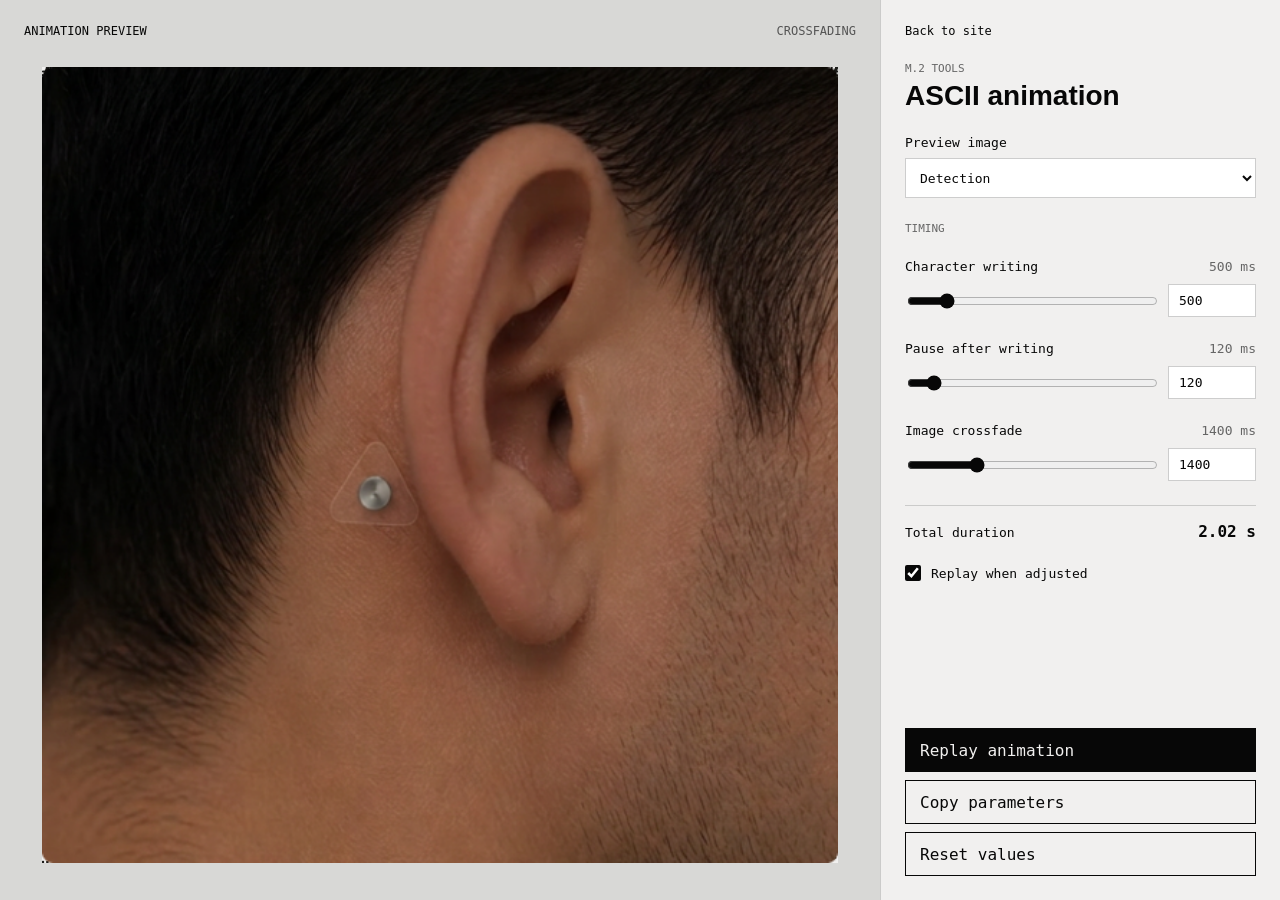
==== animation-tuner.html @ 5496ac29 "Add ASCII animation timing tuner" ====
<!doctype html>
<html lang="en">
  <head>
    <meta charset="utf-8" />
    <meta name="viewport" content="width=device-width, initial-scale=1" />
    <title>m.2 ASCII Animation Tuner</title>
    <meta name="description" content="Tune the m.2 ASCII-to-image animation timing." />
    <link rel="stylesheet" href="styles.css" />
    <script src="animation-tuner.js" defer></script>
  </head>
  <body class="animation-tuner-page">
    <main class="animation-tuner">
      <section class="animation-tuner__preview" aria-label="Animation preview">
        <div class="animation-tuner__preview-bar">
          <span>Animation preview</span>
          <span id="animation-status" aria-live="polite">Ready</span>
        </div>

        <figure id="animation-stage" class="animation-tuner__stage">
          <img id="animation-ascii" src="assets/home-process-detection-ascii-figma.svg" alt="" aria-hidden="true" />
          <img id="animation-photo" src="assets/home-process-detection-color.png" alt="m.2 sensor worn behind an ear." />
        </figure>
      </section>

      <aside class="animation-tuner__controls" aria-label="Animation controls">
        <a class="animation-tuner__back" href="index.html">Back to site</a>
        <header>
          <p>m.2 tools</p>
          <h1>ASCII animation</h1>
        </header>

        <label class="animation-tuner__field">
          <span>Preview image</span>
          <select id="animation-scene">
            <option value="detection">Detection</option>
            <option value="encoding">Encoding</option>
            <option value="capture">Capture</option>
          </select>
        </label>

        <section class="animation-tuner__group" aria-labelledby="timing-title">
          <h2 id="timing-title">Timing</h2>

          <div class="animation-tuner__range" data-control="write">
            <div>
              <label for="write-duration">Character writing</label>
              <output for="write-duration">500 ms</output>
            </div>
            <input id="write-duration" type="range" min="100" max="3000" step="50" value="500" />
            <input id="write-duration-number" type="number" min="100" max="3000" step="50" value="500" aria-label="Character writing duration in milliseconds" />
          </div>

          <div class="animation-tuner__range" data-control="pause">
            <div>
              <label for="pause-duration">Pause after writing</label>
              <output for="pause-duration">120 ms</output>
            </div>
            <input id="pause-duration" type="range" min="0" max="1500" step="20" value="120" />
            <input id="pause-duration-number" type="number" min="0" max="1500" step="20" value="120" aria-label="Pause duration in milliseconds" />
          </div>

          <div class="animation-tuner__range" data-control="fade">
            <div>
              <label for="fade-duration">Image crossfade</label>
              <output for="fade-duration">1400 ms</output>
            </div>
            <input id="fade-duration" type="range" min="100" max="5000" step="50" value="1400" />
            <input id="fade-duration-number" type="number" min="100" max="5000" step="50" value="1400" aria-label="Image crossfade duration in milliseconds" />
          </div>
        </section>

        <div class="animation-tuner__summary">
          <span>Total duration</span>
          <strong id="animation-total">2.02 s</strong>
        </div>

        <label class="animation-tuner__toggle">
          <input id="animation-auto-replay" type="checkbox" checked />
          <span>Replay when adjusted</span>
        </label>

        <div class="animation-tuner__actions">
          <button id="animation-replay" type="button">Replay animation</button>
          <button id="animation-copy" type="button">Copy parameters</button>
          <button id="animation-reset" type="button">Reset values</button>
        </div>
      </aside>
    </main>
  </body>
</html>
---- styles.css ----
:root {
  --black: #070707;
  --white: #ffffff;
  --acid: #c5ffae;
}

@font-face {
  font-family: "F37 Moon";
  src: url("assets/fonts/F37MoonTrial-Regular.otf") format("opentype");
  font-style: normal;
  font-weight: 400;
  font-display: swap;
}

@font-face {
  font-family: "F37 Moon";
  src: url("assets/fonts/F37MoonTrial-Bold.otf") format("opentype");
  font-style: normal;
  font-weight: 900;
  font-display: swap;
}

@font-face {
  font-family: "Saans Mono";
  src: url("assets/fonts/SaansMono-TRIAL-Regular.ttf") format("truetype");
  font-style: normal;
  font-weight: 400;
  font-display: swap;
}

@font-face {
  font-family: "Saans Mono";
  src: url("assets/fonts/SaansMono-TRIAL-Medium.ttf") format("truetype");
  font-style: normal;
  font-weight: 500;
  font-display: swap;
}

* {
  box-sizing: border-box;
}

html {
  background: var(--black);
  color: var(--white);
  font-family:
    "Saans Mono",
    "Roboto Mono",
    "SFMono-Regular",
    Consolas,
    "Liberation Mono",
    monospace;
  /* clip, not hidden: overflow-x hidden turns html/body into scroll
     containers, which disables position: sticky everywhere on the page. */
  overflow-x: clip;
}

body {
  margin: 0;
  overflow-x: clip;
}

button {
  font: inherit;
}

img {
  display: block;
  max-width: 100%;
}

.site-menu {
  position: fixed;
  top: 0;
  left: 0;
  z-index: 10;
  display: flex;
  align-items: center;
  justify-content: space-between;
  width: 100%;
  padding: 1.5rem;
  color: var(--black);
  font-size: 0.75rem;
  line-height: 1;
  pointer-events: none;
}

.site-menu__status,
.site-menu__actions,
.site-menu__nav,
.site-menu__icon {
  pointer-events: auto;
}

.site-menu__status {
  display: flex;
  align-items: center;
  gap: 0.625rem;
  min-width: 5rem;
  font-family:
    "Saans Mono",
    "Roboto Mono",
    "SFMono-Regular",
    Consolas,
    monospace;
  font-size: 0.75rem;
  font-weight: 500;
  white-space: nowrap;
}

.site-menu__dot {
  width: 0.25rem;
  height: 0.25rem;
  border-radius: 50%;
  background: currentColor;
}

.site-menu__actions {
  display: flex;
  align-items: center;
  gap: 0.25rem;
}

.site-menu__nav {
  position: relative;
  display: flex;
  align-items: center;
  justify-content: flex-end;
  width: 4.875rem;
  min-width: 0;
  height: 3.375rem;
  overflow: hidden;
  border-radius: 0.5rem;
  background: rgba(255, 255, 255, 0.2);
  box-shadow: inset 0 -1px 4px rgba(255, 255, 255, 0.1);
  backdrop-filter: blur(10px);
  transition: width 180ms ease;
}

.site-menu.is-menu-open .site-menu__nav {
  width: min(40.7vw, 36.625rem);
  min-width: 28rem;
}

.site-menu__nav a {
  display: inline-flex;
  align-items: center;
  justify-content: center;
  height: 100%;
  min-width: 0;
  padding: 0 1.125rem;
  opacity: 0;
  pointer-events: none;
  color: currentColor;
  font-family:
    "Saans Mono",
    "Roboto Mono",
    "SFMono-Regular",
    Consolas,
    monospace;
  font-size: 1rem;
  font-weight: 500;
  line-height: 1;
  text-decoration: none;
  white-space: nowrap;
}

.site-menu__label-preview {
  position: absolute;
  inset: 0;
  display: grid;
  place-items: center;
  font-family:
    "Saans Mono",
    "Roboto Mono",
    "SFMono-Regular",
    Consolas,
    monospace;
  font-size: 1rem;
  font-weight: 500;
  line-height: 1;
  pointer-events: none;
  transition: opacity 120ms ease;
}

.site-menu.is-menu-open .site-menu__label-preview {
  opacity: 0;
  visibility: hidden;
}

.site-menu.is-menu-open .site-menu__nav a {
  flex: 1 1 auto;
  order: 0;
  opacity: 1;
  pointer-events: auto;
}

.site-menu__icon {
  position: relative;
  display: inline-flex;
  align-items: center;
  justify-content: center;
  width: 3.375rem;
  height: 3.375rem;
  padding: 0;
  border: 0;
  border-radius: 0.5rem;
  background: rgba(255, 255, 255, 0.2);
  box-shadow: inset 0 -1px 4px rgba(255, 255, 255, 0.1);
  backdrop-filter: blur(10px);
  cursor: pointer;
}

.site-menu__mark {
  position: relative;
  display: block;
  width: 10.65px;
  height: 9.77px;
}

.site-menu__mark span {
  position: absolute;
  width: 3.4px;
  height: 3.4px;
  min-width: 3.4px;
  min-height: 3.4px;
  border-radius: 50%;
  background: currentColor;
  transform: translate3d(0, 0, 0);
  will-change: transform;
}

.site-menu__mark span:nth-child(1) {
  top: 0;
  left: 3.63px;
}

.site-menu__mark span:nth-child(2) {
  top: 6.37px;
  left: 0;
}

.site-menu__mark span:nth-child(3) {
  top: 6.37px;
  left: 7.25px;
}

.site-menu.is-dot-swapping .site-menu__mark span:nth-child(1) {
  animation: dotSwapTop 620ms cubic-bezier(0.45, 0, 0.2, 1) 1 both;
}

.site-menu.is-dot-swapping .site-menu__mark span:nth-child(2) {
  animation: dotSwapLeft 620ms cubic-bezier(0.45, 0, 0.2, 1) 1 both;
}

.site-menu.is-dot-swapping .site-menu__mark span:nth-child(3) {
  animation: dotSwapRight 620ms cubic-bezier(0.45, 0, 0.2, 1) 1 both;
}

@keyframes dotSwapTop {
  0% {
    transform: translate3d(0, 0, 0);
  }

  100% {
    transform: translate3d(3.62px, 6.37px, 0);
  }
}

@keyframes dotSwapLeft {
  0% {
    transform: translate3d(0, 0, 0);
  }

  100% {
    transform: translate3d(3.63px, -6.37px, 0);
  }
}

@keyframes dotSwapRight {
  0% {
    transform: translate3d(0, 0, 0);
  }

  100% {
    transform: translate3d(-7.25px, 0, 0);
  }
}

.site-menu a:focus-visible,
.site-menu button:focus-visible {
  outline: 2px solid currentColor;
  outline-offset: -6px;
}

.home-page {
  min-height: 100%;
  background: #f4f4f4;
}

.home-main {
  background: #f4f4f4;
}

.home-sequence {
  position: relative;
  min-height: 115svh;
  overflow: clip;
  background: #f4f4f4;
}

.home-intro,
.home-system {
  position: sticky;
  top: 0;
  width: 100%;
  min-height: 100svh;
}

.home-intro {
  z-index: 1;
  background:
    linear-gradient(90deg, rgba(5, 9, 20, 0.18), rgba(0, 0, 0, 0), rgba(5, 9, 20, 0.18)),
    url("assets/home-intro-bg.png") center / cover no-repeat;
}

.home-intro__text {
  position: sticky;
  top: 0;
  z-index: 3;
  min-height: 100svh;
  margin-top: -100svh;
  color: var(--white);
  font-family:
    "Saans Mono",
    "Roboto Mono",
    "SFMono-Regular",
    Consolas,
    monospace;
  font-weight: 500;
  pointer-events: none;
}

.home-intro__edge,
.home-intro__question {
  position: absolute;
  top: 48.98%;
  right: clamp(1.25rem, 1.16vw, 1.25rem);
  left: clamp(1.25rem, 1.16vw, 1.25rem);
  margin: 0;
  font-size: clamp(0.875rem, 1.0417vw, 1.125rem);
  line-height: 1.25;
  text-transform: none;
}

.home-intro__edge {
  display: flex;
  justify-content: space-between;
  font-size: clamp(0.75rem, 0.81vw, 0.875rem);
  opacity: 0;
  animation: home-edge-in 700ms ease forwards;
  animation-delay: 200ms;
}

.home-intro__question {
  display: grid;
  grid-template-columns: 1fr 1fr;
  align-items: center;
  font-size: clamp(0.875rem, 1.0417vw, 1.125rem);
}

.home-letters {
  margin-left: 40.17%;
  white-space: nowrap;
}

.home-letters:last-child {
  justify-self: start;
  margin-right: 0;
  margin-left: 36.73%;
}

.home-letter {
  display: inline-block;
  opacity: 0;
  transform-origin: 50% 70%;
}

.home-letter.is-home-letter-visible {
  opacity: 1;
}

.home-letter.is-home-letter-glitching {
  animation: home-letter-glitch 110ms steps(2, end) infinite;
}

.home-letter-space {
  display: inline-block;
  width: 0.58em;
}

.home-symbols {
  position: sticky;
  top: 0;
  z-index: 2;
  min-height: 100svh;
  margin-top: -100svh;
  color: var(--acid);
  font-family:
    "Sudo Var",
    "Saans Mono",
    "Roboto Mono",
    "SFMono-Regular",
    Consolas,
    monospace;
  font-size: clamp(0.5rem, 0.694vw, 0.75rem);
  font-weight: 400;
  line-height: 1;
  pointer-events: none;
}

.home-symbols span {
  position: absolute;
  top: var(--y);
  left: var(--x);
  width: min-content;
  white-space: pre;
  transform: scaleX(0.74);
  transform-origin: top left;
}

.home-symbols i {
  display: inline-block;
  font-style: normal;
  opacity: 0;
  transform: translate3d(
    calc(var(--symbol-tx, 0) + var(--symbol-enter-x, 0)),
    calc(var(--symbol-ty, 0) + var(--symbol-enter-y, 0.65rem)),
    0
  );
  transition:
    opacity 80ms linear,
    transform 140ms steps(2, end);
}

.home-symbols i.is-symbol-active {
  opacity: 1;
  transform: translate3d(var(--symbol-tx, 0), var(--symbol-ty, 0), 0);
}

.home-symbols i.is-symbol-glitching {
  animation: home-letter-glitch 110ms steps(2, end) infinite;
}

.home-system {
  z-index: 3;
  display: flex;
  flex-direction: column;
  justify-content: flex-end;
  margin-top: -100svh;
  padding: clamp(2.5rem, 3.7vw, 4rem);
  background: #f4f4f4;
  color: var(--black);
  font-family:
    "Saans Mono",
    "Roboto Mono",
    "SFMono-Regular",
    Consolas,
    monospace;
  font-size: clamp(0.75rem, 0.93vw, 1rem);
  font-weight: 500;
  line-height: 1.25;
  transform: translateY(100%);
  animation: home-system-in 1.6s cubic-bezier(0.62, 0.05, 0, 1) forwards;
  animation-delay: 2.2s;
}

.home-system__mark {
  position: absolute;
  top: 39.98%;
  left: 50%;
  width: clamp(3.25rem, 4.99vw, 5.4rem);
  height: auto;
  transform: translate(-50%, -50%);
}

.home-system__readout {
  display: grid;
  grid-template-columns: 20.875% 23.5% 18.1875% 17.4375%;
  column-gap: 6.6667%;
  width: 100%;
  max-width: 100rem;
  margin: 0 auto 4rem;
}

.home-system__readout div,
.home-system__footer {
  min-width: 0;
}

.home-system__readout p,
.home-system__footer p {
  margin: 0;
}

.home-system__readout div {
  text-align: right;
}

.home-system__readout div:first-child {
  justify-self: start;
  width: max-content;
  max-width: 100%;
}

.home-system__footer {
  display: flex;
  justify-content: space-between;
  width: 100%;
  max-width: 100rem;
  margin: 0 auto;
}

.home-reacts {
  min-height: auto;
  background: var(--black);
}

.reveal__inner.home-reacts__inner {
  align-items: flex-start;
  justify-content: flex-start;
  padding: 6.5rem clamp(1.25rem, 3.7vw, 4rem) 9.75rem;
}

.home-reacts__text {
  width: min(100%, 97rem);
  font-family:
    "F37 Moon",
    "Helvetica Neue",
    Arial,
    sans-serif;
  font-size: clamp(2.25rem, 3.125vw, 3.375rem);
  font-weight: 700;
  line-height: 1.185185;
  text-align: left;
}

.home-reacts__text .reveal__indent {
  display: inline-block;
  width: min(8.51vw, 9.1875rem);
}

.home-product {
  display: grid;
  grid-template-columns: minmax(18rem, 28.75rem) minmax(20rem, 36rem) minmax(17rem, 26.5rem);
  grid-template-rows: auto 1fr;
  align-items: start;
  column-gap: clamp(2rem, 4.7vw, 5.25rem);
  min-height: auto;
  padding: 0 clamp(1.25rem, 3.7vw, 4rem) 7.625rem;
  background: var(--black);
  color: var(--white);
}

.home-product__tags {
  display: flex;
  grid-column: 1;
  grid-row: 1;
  align-self: start;
  flex-wrap: wrap;
  gap: 0.625rem 0.75rem;
  max-width: 24.75rem;
}

.home-product__tags span {
  display: inline-flex;
  align-items: center;
  min-height: 2.25rem;
  padding: 0.625rem 0.75rem;
  border: 1px solid rgba(255, 255, 255, 0.16);
  border-radius: 0.4375rem;
  background:
    linear-gradient(180deg, rgba(255, 255, 255, 0.13), rgba(255, 255, 255, 0.04)),
    rgba(255, 255, 255, 0.06);
  box-shadow:
    inset 0 0 12px rgba(255, 255, 255, 0.12),
    0 0 12px rgba(255, 255, 255, 0.08);
  color: var(--acid);
  font-family:
    "Saans Mono",
    "Roboto Mono",
    "SFMono-Regular",
    Consolas,
    monospace;
  font-size: clamp(0.6875rem, 0.78vw, 0.8125rem);
  font-weight: 500;
  line-height: 1;
  white-space: nowrap;
}

.home-product__figure {
  grid-column: 2;
  grid-row: 1 / 3;
  align-self: start;
  justify-self: center;
  width: min(100%, 36rem);
  margin: 0;
  perspective: 80rem;
}

.home-product__figure img {
  width: 100%;
  height: auto;
  clip-path: inset(3% 6.4% 3% 5% round 0.5rem);
  transform-origin: 50% 50%;
  transform-style: preserve-3d;
  animation: home-product-spin 14s linear infinite;
}

@keyframes home-product-spin {
  to {
    transform: rotateY(360deg);
  }
}

.home-product__copy {
  grid-column: 3;
  grid-row: 2;
  align-self: end;
  display: grid;
  gap: 4rem;
  padding-bottom: 0;
}

.home-product__copy p {
  width: 100%;
  max-width: 26.5rem;
  margin: 0;
  color: rgba(255, 255, 255, 0.52);
  font-family:
    "Saans Mono",
    "Roboto Mono",
    "SFMono-Regular",
    Consolas,
    monospace;
  font-size: clamp(0.875rem, 1.04vw, 1.125rem);
  font-weight: 500;
  line-height: 1.22;
}

.home-product__copy a {
  display: inline-flex;
  align-items: center;
  gap: 1rem;
  color: var(--white);
  font-family:
    "Saans Mono",
    "Roboto Mono",
    "SFMono-Regular",
    Consolas,
    monospace;
  font-size: clamp(1rem, 1.25vw, 1.375rem);
  font-weight: 500;
  line-height: 1;
  text-decoration: none;
}

.home-product__copy a:hover,
.home-product__copy a:focus-visible {
  color: var(--acid);
}

.home-process {
  display: grid;
  grid-template-columns: repeat(3, minmax(0, 1fr));
  grid-template-rows: auto auto auto;
  column-gap: clamp(1.5rem, 3.7vw, 4rem);
  row-gap: clamp(2rem, 2.546vw, 2.75rem);
  min-height: 100svh;
  padding: clamp(5rem, 7.06vw, 7.625rem) clamp(1.25rem, 3.7vw, 4rem);
  background: #f1f0ef;
  color: var(--black);
  font-family:
    "Saans Mono",
    "Roboto Mono",
    "SFMono-Regular",
    Consolas,
    monospace;
  font-weight: 500;
}

.home-process__item {
  display: grid;
  grid-template-columns: 1fr;
  align-content: start;
  min-width: 0;
}

.home-process__item--detection {
  grid-column: 1 / 4;
  grid-template-columns: 34.625% minmax(0, 1fr) clamp(17.25rem, 21%, 21.5rem);
  column-gap: 1.5%;
}

.home-process__item--encoding {
  grid-column: 1 / 4;
  grid-template-columns: minmax(0, 1fr) 22.25% 34.625%;
  column-gap: 1.5%;
}

.home-process__item--capture {
  grid-column: 1 / 4;
  grid-template-columns: 34.625% minmax(0, 1fr) 20.1875%;
  column-gap: 1.5%;
}

.home-process__visual {
  position: relative;
  width: 100%;
  aspect-ratio: 1;
  margin: 0;
  overflow: hidden;
  border-radius: 0.5rem;
  background: #f1f0ef;
}

.home-process__item--encoding .home-process__visual {
  grid-column: 3;
}

.home-process__item--capture .home-process__visual {
  grid-column: 1;
}

.home-process__visual img {
  display: block;
  width: 100%;
  height: 100%;
  object-fit: cover;
}

.home-process__visual img + img {
  position: absolute;
  inset: 0;
  z-index: 2;
  height: 100%;
  opacity: 0;
  object-fit: cover;
  transition: opacity 1400ms cubic-bezier(0.22, 1, 0.36, 1);
}

.home-process__visual.has-character-reveal > img:first-child {
  visibility: hidden;
}

.home-process__character-reveal {
  position: absolute;
  inset: 0;
  z-index: 1;
  display: block;
  width: 100%;
  height: 100%;
}

.home-process__item.is-process-active .home-process__visual img + img {
  opacity: 1;
}

.home-process__item h2,
.home-process__item p {
  margin: 0;
  font-size: clamp(0.875rem, 1.0417vw, 1.125rem);
  line-height: 1.2222;
}

.home-process__item h2 {
  grid-column: 2;
  align-self: start;
}

.home-process__item p {
  grid-column: 3;
  max-width: 24rem;
  align-self: start;
}

.home-process__item--encoding h2 {
  grid-column: 1;
  grid-row: 1;
  align-self: start;
}

.home-process__item--encoding p {
  grid-column: 2;
  grid-row: 1;
  align-self: start;
}

.home-process__item--capture p {
  grid-column: 3;
}

.home-memory {
  background: #070707;
  color: rgba(255, 255, 255, 0.5);
}

.home-memory .home-memory__inner {
  align-items: center;
  justify-content: flex-end;
  padding: clamp(2.5rem, 4.2vw, 4.5rem) clamp(1.25rem, 3.7vw, 4rem);
}

.home-memory__text {
  width: 100%;
  margin: 0;
  color: rgba(255, 255, 255, 0.5);
  font-family:
    "F37 Moon",
    "Arial Black",
    "Helvetica Neue",
    Arial,
    sans-serif;
  font-size: clamp(2rem, 3.125vw, 3.375rem);
  font-weight: 900;
  line-height: 1.185185;
  letter-spacing: 0.01em;
  text-transform: uppercase;
  overflow-wrap: break-word;
  white-space: normal;
}

.home-memory__text .reveal__char {
  color: rgba(255, 255, 255, 0.5);
}

.home-memory__text .reveal__char.is-active {
  color: var(--white);
}

.home-system-index {
  --home-system-image-cover: 1;
  --home-system-text-cover: 0;
  position: relative;
  z-index: 2;
  color: #070707;
  min-height: 100svh;
  background: transparent;
}

.home-system-index__stage {
  position: relative;
  display: grid;
  grid-template-columns: repeat(2, minmax(0, 1fr));
  height: 100svh;
  min-height: 0;
  padding: 0;
  overflow: hidden;
  background: transparent;
}

.home-system-index.is-home-system-covering .home-system-index__stage {
  position: fixed;
  inset: 0;
  z-index: 2;
}

.home-system-index__inner {
  position: relative;
  display: flex;
  flex-direction: column;
  justify-content: space-between;
  width: 100%;
  height: 100svh;
  min-height: 0;
  padding: clamp(3.5rem, 3.7vw, 4rem);
  background: #f1f0ef;
  color: #070707;
  transform: translateY(calc((1 - var(--home-system-text-cover)) * 100%));
  transition:
    background-color 220ms ease,
    color 220ms ease;
  will-change: transform;
}

.home-system-index__inner:hover,
.home-system-index__inner:focus-within {
  background: #070707;
  color: #f1f0ef;
}

.home-system-index__top,
.home-system-index__list,
.home-system-index__copy {
  transition: opacity 220ms ease;
}

.home-system-index__inner:hover .home-system-index__top,
.home-system-index__inner:hover .home-system-index__list,
.home-system-index__inner:hover .home-system-index__copy,
.home-system-index__inner:focus-within .home-system-index__top,
.home-system-index__inner:focus-within .home-system-index__list,
.home-system-index__inner:focus-within .home-system-index__copy {
  opacity: 0;
}

.home-system-index__discover {
  position: absolute;
  inset: 0;
  z-index: 1;
  display: flex;
  align-items: center;
  justify-content: center;
  gap: 0.75rem;
  color: var(--white);
  font-family:
    "Saans Mono",
    "Roboto Mono",
    "SFMono-Regular",
    Consolas,
    monospace;
  font-size: clamp(1.125rem, 1.273vw, 1.375rem);
  font-weight: 500;
  line-height: normal;
  text-decoration: none;
  opacity: 0;
  pointer-events: none;
  transition: opacity 220ms ease;
}

.home-system-index__discover img {
  width: 0.78rem;
  height: 0.78rem;
  transform: rotate(135.05deg);
}

.home-system-index__inner:hover .home-system-index__discover,
.home-system-index__inner:focus-within .home-system-index__discover {
  opacity: 1;
  pointer-events: auto;
}

.home-system-index__discover:focus-visible {
  outline: 1px solid var(--white);
  outline-offset: -0.75rem;
}

.home-system-index__top {
  display: flex;
  align-items: flex-start;
  justify-content: space-between;
  width: 100%;
  gap: 2rem;
  font-family:
    "Saans Mono",
    "Roboto Mono",
    "SFMono-Regular",
    Consolas,
    monospace;
  font-size: clamp(1.125rem, 1.27vw, 1.375rem);
  font-weight: 500;
  line-height: normal;
  text-transform: uppercase;
}

.home-system-index__top p {
  margin: 0;
}

.home-system-index__top p:last-child {
  color: #757575;
  letter-spacing: 0.091em;
  transition: color 220ms ease;
}

.home-system-index__inner:hover .home-system-index__top p:last-child,
.home-system-index__inner:focus-within .home-system-index__top p:last-child {
  color: rgba(241, 240, 239, 0.58);
}

.home-system-index__list {
  display: grid;
  gap: 1.5rem;
  width: min(100%, 17.55rem);
  margin: 0;
  padding: 0;
  list-style: none;
  font-family:
    "Saans Mono",
    "Roboto Mono",
    "SFMono-Regular",
    Consolas,
    monospace;
  font-size: clamp(1.125rem, 1.27vw, 1.375rem);
  font-weight: 500;
  line-height: normal;
  text-transform: capitalize;
}

.home-system-index__copy {
  width: 100%;
  margin: 0;
  color: #757575;
  font-family:
    "F37 Moon",
    Arial,
    sans-serif;
  font-size: clamp(0.9375rem, 0.98vw, 1.0625rem);
  font-weight: 700;
  line-height: 1.56;
  letter-spacing: 0.01em;
  text-transform: lowercase;
  transition: color 220ms ease;
}

.home-system-index__inner:hover .home-system-index__copy,
.home-system-index__inner:focus-within .home-system-index__copy {
  color: rgba(241, 240, 239, 0.58);
}

.home-system-index__figure {
  transform: translateY(calc((1 - var(--home-system-image-cover)) * 100%));
  height: 100svh;
  min-height: 0;
  margin: 0;
  overflow: hidden;
  background: #2e342f;
  will-change: transform;
}

.home-system-index__figure img {
  display: block;
  width: 100%;
  height: 100%;
  object-fit: cover;
  object-position: bottom center;
  transform: scaleX(-1);
}

.home-remember {
  display: grid;
  place-items: center;
  min-height: 100svh;
  padding: clamp(6rem, 7.1vw, 7.625rem) clamp(1.25rem, 3.7vw, 4rem);
  overflow: hidden;
  background: #070707;
  color: #c5ffae;
}

.home-remember__stage {
  position: relative;
  width: min(100%, 100rem);
  height: clamp(22rem, 29.2vw, 31.5rem);
}

.home-remember h2 {
  position: absolute;
  inset: 0;
  margin: 0;
  color: #1b1b1b;
  font-family:
    "F37 Moon",
    Arial,
    sans-serif;
  font-size: clamp(5rem, 8.56vw, 9.25rem);
  font-weight: 700;
  line-height: 1.135;
  letter-spacing: 0;
  text-transform: uppercase;
}

.home-remember h2 > span {
  position: absolute;
  display: block;
  overflow: hidden;
  white-space: nowrap;
}

.home-remember h2 > span:nth-child(1) {
  top: 0;
  left: 0;
}

.home-remember h2 > span:nth-child(2) {
  top: 31.5%;
  left: 52.7%;
}

.home-remember h2 > span:nth-child(3) {
  bottom: 0;
  left: 0;
}

.home-remember__label {
  position: absolute;
  z-index: 1;
  display: block;
  overflow: hidden;
  padding-left: 1.125rem;
  margin: 0;
  color: #c5ffae;
  font-family:
    "Saans Mono",
    "Roboto Mono",
    "SFMono-Regular",
    Consolas,
    monospace;
  font-size: clamp(0.875rem, 1.273vw, 1.375rem);
  font-weight: 400;
  line-height: normal;
  text-transform: none;
  white-space: nowrap;
  opacity: 0;
  visibility: hidden;
}

.home-remember.is-green-active .home-remember__label {
  opacity: 1;
  visibility: visible;
}

.home-remember__label::before {
  content: "";
  position: absolute;
  top: 50%;
  left: 0;
  width: 0.375rem;
  height: 0.375rem;
  border-radius: 50%;
  background: currentColor;
  transform: translateY(-50%);
}

.scramble-char,
.scramble-space {
  display: inline-block;
}

.scramble-char {
  width: 0.6em;
  opacity: 0;
  text-align: center;
}

.scramble-char.is-visible {
  opacity: 1;
}

.scramble-char.is-scrambling-char {
  animation: scramble-slot 76ms steps(2, end) infinite;
}

.scramble-space {
  width: 0.6em;
}

@keyframes scramble-slot {
  0%,
  100% {
    transform: translateY(-0.1em);
  }

  50% {
    transform: translateY(0.1em);
  }
}

.home-remember__label--detection {
  top: 6.15%;
  left: 69.7%;
}

.home-remember__label--mapping {
  top: 44.6%;
  left: 6.1%;
}

.home-remember__label--spikes {
  right: 0;
  bottom: 26.2%;
}

.company-page {
  background: #070707;
  color: var(--white);
}

.company-hero {
  position: relative;
  min-height: 100svh;
  overflow: hidden;
  background: #11191b;
  color: var(--white);
}

.company-hero__image {
  position: absolute;
  inset: 0;
  width: 100%;
  height: 100%;
  max-width: none;
  object-fit: cover;
  object-position: center;
}

.company-hero__guide {
  position: absolute;
  z-index: 1;
  background: rgba(255, 255, 255, 0.34);
  pointer-events: none;
}

.company-hero__guide--x {
  top: 35.75%;
  right: 0;
  left: 0;
  height: 1px;
}

.company-hero__guide--y {
  top: 0;
  bottom: 0;
  left: 81.48%;
  width: 1px;
}

.company-hero__marker {
  position: absolute;
  top: 35.75%;
  left: 81.48%;
  z-index: 2;
  width: 1.125rem;
  height: 1.0625rem;
  max-width: none;
  transform: translate(-50%, -50%);
}

.company-hero__coords {
  position: absolute;
  top: 10.9%;
  left: 3.7%;
  z-index: 2;
  display: grid;
  gap: 0.5rem;
  color: rgba(255, 255, 255, 0.5);
  font-family:
    "Saans Mono",
    "Roboto Mono",
    "SFMono-Regular",
    Consolas,
    monospace;
  font-size: clamp(0.75rem, 0.81vw, 0.875rem);
  font-weight: 500;
}

.company-hero__copy {
  position: absolute;
  bottom: 7.4%;
  left: 3.53%;
  z-index: 2;
  color: var(--white);
  text-align: left;
}

.company-hero__eyebrow {
  display: block;
  margin: 0 0 1.15rem;
  font-family:
    "Saans Mono",
    "Roboto Mono",
    "SFMono-Regular",
    Consolas,
    monospace;
  font-size: clamp(0.875rem, 1.04vw, 1.125rem);
  font-weight: 500;
  line-height: 1.2;
  text-transform: none;
}

.company-hero__copy h1 {
  display: flex;
  flex-direction: column;
  align-items: flex-end;
  width: max-content;
  max-width: 100%;
  margin: 0;
  font-family:
    "F37 Moon",
    "Arial Black",
    Arial,
    sans-serif;
  font-size: clamp(2.75rem, 3.7vw, 4rem);
  font-weight: 700;
  line-height: 1.156;
  text-align: right;
  text-transform: uppercase;
}

.company-hero__first-line {
  display: flex;
  flex-direction: column;
  align-items: flex-start;
}

.company-hero__play {
  position: absolute;
  top: 41.2%;
  left: 68.7%;
  z-index: 2;
  display: inline-flex;
  align-items: center;
  justify-content: center;
  height: 3.375rem;
  padding: 0 0.875rem;
  border: 0;
  border-radius: 0.5rem;
  background: rgba(255, 255, 255, 0.2);
  box-shadow: inset 0 -1px 6px rgba(255, 255, 255, 0.2);
  color: var(--white);
  font-family:
    "Saans Mono",
    "Roboto Mono",
    "SFMono-Regular",
    Consolas,
    monospace;
  font-size: clamp(0.75rem, 0.81vw, 0.875rem);
  font-weight: 500;
  line-height: 1;
  text-transform: uppercase;
  backdrop-filter: blur(10px);
  cursor: pointer;
}

.company-hero__play.is-following-pointer {
  transform: translate(-50%, -50%);
  will-change: top, left;
}

@media (hover: hover) and (pointer: fine) {
  .company-hero__play {
    opacity: 0;
    pointer-events: none;
    transition: opacity 180ms ease;
  }

  .company-hero__play.is-pointer-active {
    opacity: 1;
    pointer-events: auto;
  }
}

body.is-company-video-open {
  overflow: hidden;
}

.company-video-modal {
  display: none;
  position: relative;
  width: 100vw;
  max-width: none;
  height: 100dvh;
  max-height: none;
  margin: 0;
  padding: 0;
  border: 0;
  background: #070707;
  color: var(--white);
  overflow: hidden;
}

.company-video-modal[open] {
  display: block;
}

.company-video-modal::backdrop {
  background: #070707;
}

.company-video-modal__header {
  position: absolute;
  top: 4rem;
  left: 0;
  z-index: 2;
  display: flex;
  align-items: center;
  justify-content: space-between;
  flex: 0 0 auto;
  width: 100%;
  padding: 0 4rem;
  font-family:
    "Saans Mono",
    "Roboto Mono",
    "SFMono-Regular",
    Consolas,
    monospace;
  font-size: clamp(1rem, 1.39vw, 1.5rem);
  font-weight: 500;
  line-height: 1.1667;
  letter-spacing: 0.03125rem;
}

.company-video-modal__time {
  font: inherit;
}

.company-video-modal__video {
  display: block;
  width: 100%;
  height: 100%;
  background: #070707;
  object-fit: contain;
}

.company-video-modal__close {
  padding: 0;
  border: 0;
  background: transparent;
  color: var(--white);
  font: inherit;
  cursor: pointer;
}

.company-video-modal__close:hover,
.company-video-modal__close:focus-visible {
  color: var(--acid);
}

.company-principles-track {
  position: relative;
  z-index: 1;
  height: 200svh;
  background: #070707;
}

.company-principles {
  position: sticky;
  top: 0;
  display: flex;
  align-items: center;
  justify-content: center;
  min-height: 100svh;
  padding: 0 clamp(3.5rem, 3.7vw, 4rem) clamp(3.5rem, 3.7vw, 4rem);
  background: #070707;
  color: var(--white);
}

.company-principles__inner {
  display: flex;
  align-items: flex-start;
  justify-content: space-between;
  width: 100%;
  max-width: 100rem;
  gap: clamp(4rem, 8vw, 8.5rem);
}

.company-principles__list {
  display: grid;
  gap: 0.875rem;
  margin: 0;
  padding: 0;
  list-style: none;
  font-family:
    "Saans Mono",
    "Roboto Mono",
    "SFMono-Regular",
    Consolas,
    monospace;
  text-transform: uppercase;
}

.company-principles__list li {
  display: flex;
  align-items: baseline;
  gap: 0.125rem;
  color: rgba(255, 255, 255, 0.3);
  transition: color 180ms linear;
}

.company-principles__list li.is-active {
  color: #c5ffae;
}

.company-principles__list span {
  flex: 0 0 0.85rem;
  font-size: clamp(0.5rem, 0.58vw, 0.625rem);
  font-weight: 500;
  line-height: 1;
}

.company-principles__list strong {
  font-size: clamp(2.25rem, min(3.125vw, 4.83vh), 3.375rem);
  font-weight: 500;
  line-height: 1;
}

.company-principles__copy {
  flex: 0 1 33.2rem;
  min-width: 0;
  width: min(100%, 33.2rem);
  margin: 0;
  padding-top: 0.3rem;
  font-family:
    "Saans Mono",
    "Roboto Mono",
    "SFMono-Regular",
    Consolas,
    monospace;
  font-size: clamp(1.125rem, 1.39vw, 1.5rem);
  font-weight: 500;
  line-height: 1.17;
  letter-spacing: 0.021em;
  white-space: normal;
}

.company-vision {
  position: relative;
  z-index: 2;
  display: flex;
  flex-direction: column;
  gap: clamp(5rem, 7.06vw, 7.625rem);
  min-height: 100svh;
  padding: clamp(5rem, 7.06vw, 7.625rem) clamp(1.25rem, 3.7vw, 4rem);
  background: #f1f0ef;
  color: #070707;
}

.company-vision__header {
  display: grid;
  gap: 1.125rem;
  width: 100%;
}

.company-vision__meta {
  display: flex;
  align-items: center;
  justify-content: space-between;
  gap: 2rem;
  font-family:
    "Saans Mono",
    "Roboto Mono",
    "SFMono-Regular",
    Consolas,
    monospace;
  font-size: clamp(0.875rem, 1.04vw, 1.125rem);
  font-weight: 500;
  line-height: 1.56;
  letter-spacing: 0.028em;
}

.company-vision__meta p {
  margin: 0;
}

.company-vision__meta p:first-child {
  text-transform: uppercase;
}

.company-vision__rule {
  width: 100%;
  height: 1px;
  background: rgba(7, 7, 7, 0.28);
}

.company-vision__copy {
  display: flex;
  align-items: flex-end;
  justify-content: space-between;
  gap: clamp(3rem, 6vw, 6rem);
}

.company-vision__copy h2 {
  width: min(100%, 36.7rem);
  margin: 0;
  font-family:
    "F37 Moon",
    Arial,
    sans-serif;
  font-size: clamp(2.5rem, 3.125vw, 3.375rem);
  font-weight: 700;
  line-height: 1.13;
}

.company-vision__copy p {
  margin: 0;
  text-align: right;
  font-family:
    "F37 Moon",
    Arial,
    sans-serif;
  font-size: clamp(1.125rem, 1.39vw, 1.5rem);
  font-weight: 400;
  line-height: 1.17;
}

.company-vision__figure {
  width: 100%;
  aspect-ratio: 1600 / 1009;
  margin: 0;
  overflow: hidden;
  background: #070707;
}

.company-vision__figure img {
  display: block;
  width: 112.05%;
  max-width: none;
  height: 100%;
  object-fit: cover;
  object-position: center;
  transform: translateX(-8.35%);
}

.company-contact {
  position: relative;
  z-index: 3;
  min-height: 35.5rem;
  padding: clamp(5rem, 7.06vw, 7.625rem) clamp(1.25rem, 3.7vw, 4rem);
  background: #f1f0ef;
  color: #070707;
}

.company-contact__inner {
  display: grid;
  gap: clamp(3rem, 3.7vw, 4rem);
  width: 100%;
  max-width: 100rem;
  margin: 0 auto;
}

.company-contact p {
  margin: 0;
  font-family:
    "Saans Mono",
    "Roboto Mono",
    "SFMono-Regular",
    Consolas,
    monospace;
  font-size: clamp(0.875rem, 1.04vw, 1.125rem);
  font-weight: 500;
  line-height: 1.2;
  text-transform: uppercase;
}

.company-contact h2 {
  display: flex;
  align-items: center;
  justify-content: space-between;
  gap: 3rem;
  margin: 0;
  font-family:
    "F37 Moon",
    "Arial Black",
    Arial,
    sans-serif;
  font-size: clamp(4rem, 6.48vw, 7rem);
  font-weight: 700;
  line-height: 1.09;
  text-transform: uppercase;
}

.company-contact__button {
  display: flex;
  align-items: center;
  justify-content: center;
  height: 3.375rem;
  border-radius: 0.5rem;
  background: #070707;
  box-shadow: inset 0 -1px 6px rgba(255, 255, 255, 0.2);
  color: #c5ffae;
  font-family:
    "Saans Mono",
    "Roboto Mono",
    "SFMono-Regular",
    Consolas,
    monospace;
  font-size: clamp(0.75rem, 0.81vw, 0.875rem);
  font-weight: 500;
  line-height: 1;
  text-align: center;
  text-decoration: none;
  text-transform: uppercase;
}

@keyframes home-edge-in {
  to {
    opacity: 1;
  }
}

@keyframes home-letter-glitch {
  0%,
  100% {
    transform: translateY(0) scaleY(1);
  }

  50% {
    transform: translateY(-0.08em) scaleY(1.28);
  }
}

@keyframes home-system-in {
  to {
    transform: translateY(0);
  }
}

.hero {
  position: relative;
  display: flex;
  min-height: 100svh;
  overflow: hidden;
  background: #263836;
}

.hero__image {
  position: absolute;
  top: 50%;
  left: 50%;
  width: max(100vw, calc(100svh * 1728 / 1117));
  height: max(100svh, calc(100vw * 1117 / 1728));
  object-fit: fill;
  transform: translate(-50%, -50%);
}

.hero__content {
  position: relative;
  z-index: 1;
  display: flex;
  flex: 1;
  flex-direction: column;
  justify-content: space-between;
  width: 100%;
  padding: clamp(6rem, 11.5vw, 13.875rem) clamp(1.25rem, 3.7vw, 4rem)
    clamp(1.5rem, 3.2vw, 4rem);
}

.hero__title {
  display: flex;
  flex-direction: column;
  align-items: flex-end;
  width: max-content;
  max-width: 100%;
  margin: 0;
  color: var(--white);
  font-family:
    "F37 Moon",
    "Arial Black",
    "Helvetica Neue",
    Arial,
    sans-serif;
  font-size: clamp(2.25rem, 3.35vw, 4rem);
  font-weight: 900;
  line-height: 1.15625;
  letter-spacing: 0;
  text-align: right;
  text-transform: uppercase;
}

.hero__title span {
  display: block;
  white-space: nowrap;
}

.hero__footer {
  display: grid;
  gap: clamp(1.25rem, 1.85vw, 2rem);
  width: 100%;
}

.hero__rule {
  width: 100%;
  border-top: 2px dotted rgba(255, 255, 255, 0.72);
}

.hero__bottom {
  display: flex;
  align-items: center;
  justify-content: space-between;
  gap: 2rem;
}

.hero__features {
  display: flex;
  flex-wrap: nowrap;
  gap: clamp(1.5rem, 4vw, 4.75rem);
  width: auto;
  min-width: 0;
  margin: 0;
  padding: 0;
  color: var(--white);
  font-size: clamp(0.6875rem, 0.9vw, 1.125rem);
  line-height: 1.333;
  list-style: none;
  white-space: nowrap;
}

.hero__features li {
  flex: 0 0 auto;
}

.button {
  display: inline-flex;
  align-items: center;
  justify-content: center;
  min-height: clamp(2.25rem, 3vw, 3.25rem);
  padding: clamp(0.625rem, 0.8vw, 0.875rem) clamp(1.25rem, 1.85vw, 2rem);
  border-radius: 0.5rem;
  background: var(--acid);
  box-shadow: inset 0 -1px 6px rgba(255, 255, 255, 0.2);
  color: var(--black);
  font-size: clamp(0.75rem, 0.9vw, 1.125rem);
  font-weight: 700;
  line-height: 1;
  text-align: center;
  text-decoration: none;
  white-space: nowrap;
}

.button:focus-visible {
  outline: 2px solid var(--white);
  outline-offset: 4px;
}

.reveal {
  min-height: auto;
  background: var(--black);
  color: rgba(255, 255, 255, 0.5);
}

.reveal__inner {
  display: flex;
  align-items: center;
  justify-content: flex-end;
  padding: clamp(2.5rem, 4.2vw, 4.5rem) clamp(1.25rem, 3.7vw, 4rem);
}

.reveal__text {
  width: 100%;
  margin: 0;
  font-family:
    "F37 Moon",
    "Arial Black",
    "Helvetica Neue",
    Arial,
    sans-serif;
  font-size: clamp(1.75rem, 2.65vw, 3.375rem);
  font-weight: 900;
  line-height: 1.185185;
  letter-spacing: 0.01em;
  text-transform: uppercase;
  white-space: nowrap;
}

.reveal__indent {
  display: inline-block;
  width: clamp(7.25rem, 11.1vw, 12rem);
}

.reveal__char {
  color: rgba(255, 255, 255, 0.5);
  transition: color 120ms linear;
}

.reveal__char.is-active {
  color: var(--white);
}

.reveal--product .reveal__inner {
  align-items: center;
  justify-content: center;
  padding: clamp(5.5rem, 8.47vw, 7.625rem) clamp(1.5rem, 4.44vw, 4rem);
}

.reveal--product .reveal__text {
  font-size: clamp(2rem, 3.45vw, 3.125rem);
  line-height: 1.185185;
  letter-spacing: 0.01em;
}

.reveal--product .reveal__indent {
  width: clamp(5rem, 8.75vw, 9.5rem);
}

.reveal--os .reveal__inner {
  justify-content: flex-start;
  padding: clamp(5rem, 7.06vw, 7.625rem) clamp(1.25rem, 3.7vw, 4rem)
    clamp(7rem, 10.76vw, 11.625rem);
}

.reveal--os .reveal__text {
  font-size: clamp(1.75rem, 3.125vw, 3.375rem);
  line-height: 1.185185;
}

.reveal--os .reveal__indent {
  width: clamp(4.25rem, 7.25vw, 7.65rem);
}

.reveal--os {
  position: relative;
  z-index: 1;
}

.reveal--os .reveal__inner {
  position: relative;
  z-index: 1;
}

.os-return {
  position: relative;
  z-index: 2;
  min-height: 100svh;
}

.os-return__stage {
  position: relative;
  display: flex;
  align-items: flex-end;
  min-height: 100svh;
  overflow: hidden;
  padding: clamp(2rem, 3.7vw, 4rem);
  color: var(--white);
}

.os-return__image {
  position: absolute;
  top: -0.05%;
  left: -5.32%;
  width: 106.57%;
  max-width: none;
  height: 132.86%;
  object-fit: cover;
}

.os-return__content {
  position: relative;
  z-index: 1;
  display: flex;
  align-items: flex-end;
  justify-content: space-between;
  width: 100%;
  gap: 2rem;
}

.reveal--os.home-memory .reveal__inner.home-memory__inner {
  align-items: center;
  justify-content: flex-end;
  padding: clamp(2rem, 2.3vw, 2.5rem) clamp(1.25rem, 3.7vw, 4rem)
    clamp(2.5rem, 4.2vw, 4.5rem);
  background: #070707;
}

.home-memory.is-home-memory-underlay .home-memory__inner {
  position: fixed;
  top: 0;
  right: 0;
  left: 0;
  z-index: 1;
  min-height: 100svh;
  background: #070707;
}

.reveal--os.home-memory .reveal__text.home-memory__text {
  width: 100%;
  max-width: none;
  font-family:
    "F37 Moon",
    "Arial Black",
    "Helvetica Neue",
    Arial,
    sans-serif;
  font-size: clamp(2rem, 3.125vw, 3.375rem);
  font-weight: 900;
  line-height: 1.185185;
  letter-spacing: 0.01em;
  text-transform: uppercase;
  overflow-wrap: break-word;
  white-space: normal;
}

.os-return__title {
  width: min(100%, clamp(22rem, 31.6vw, 34.125rem));
  margin: 0;
  font-family:
    "F37 Moon",
    "Arial Black",
    "Helvetica Neue",
    Arial,
    sans-serif;
  font-size: clamp(2.5rem, 3.7vw, 4rem);
  font-weight: 900;
  line-height: 1.15625;
  text-align: left;
  text-transform: uppercase;
}

.os-return__title span {
  display: block;
}

.os-return__title span:first-child {
  text-align: right;
}

.os-foundations {
  position: sticky;
  top: 0;
  z-index: 3;
  min-height: 100svh;
  padding: clamp(5rem, 7.06vw, 7.625rem) clamp(1.25rem, 3.7vw, 4rem);
  background: var(--black);
  color: var(--white);
}

.os-foundations__inner {
  display: grid;
  grid-template-columns: 27.8125% 25.3125% 25.3125%;
  justify-content: space-between;
  width: min(100%, 100rem);
  min-height: clamp(22rem, 25.52vw, 27.5625rem);
  margin: 0 auto;
}

.os-foundation-card {
  position: relative;
  display: flex;
  flex-direction: column;
  justify-content: space-between;
  min-height: clamp(22rem, 25.52vw, 27.5625rem);
}

.os-foundation-card + .os-foundation-card::before {
  position: absolute;
  top: 0;
  bottom: 0;
  left: -21.2963%;
  width: 1px;
  background: rgba(255, 255, 255, 0.2);
  content: "";
}

.os-foundation-card h2 {
  margin: 0;
  color: rgba(255, 255, 255, 0.5);
  font-family:
    "Saans Mono",
    "Roboto Mono",
    "SFMono-Regular",
    Consolas,
    monospace;
  font-size: clamp(0.875rem, 1vw, 1.125rem);
  font-weight: 500;
  line-height: 1.555556;
  text-transform: uppercase;
}

.os-foundation-card h2 span {
  display: block;
  color: var(--acid);
}

.os-foundation-card p {
  width: 100%;
  margin: 0;
  font-family:
    "F37 Moon",
    "Helvetica Neue",
    Arial,
    sans-serif;
  font-size: clamp(0.9375rem, 1.04vw, 1.125rem);
  font-weight: 400;
  line-height: 1.555556;
}

.os-memory-lab {
  position: relative;
  z-index: 4;
  min-height: 100svh;
  padding: clamp(4rem, 5.9vw, 7.625rem) clamp(1.25rem, 3.7vw, 4rem);
  padding-top: clamp(3rem, 3.7vw, 4rem);
  background: var(--black);
  color: var(--white);
}

.os-memory-lab__inner {
  display: flex;
  flex-direction: column;
  gap: 0;
  width: min(100%, 100rem);
  margin: 0 auto;
}

.os-memory-lab__top {
  display: flex;
  align-items: center;
  justify-content: space-between;
  gap: 1.5rem;
  padding: 0 1.5rem;
}

.os-memory-tabs {
  display: flex;
  gap: 0.75rem;
}

.os-memory-tabs button,
.os-memory-date {
  border: 0;
  border-radius: 0.5rem;
  background: rgba(255, 255, 255, 0.05);
  color: var(--white);
  font-family:
    "F37 Moon",
    "Helvetica Neue",
    Arial,
    sans-serif;
  font-size: 0.875rem;
}

.os-memory-tabs button {
  padding: 0.875rem;
  cursor: pointer;
}

.os-memory-tabs button.is-active {
  outline: 0.5px solid rgba(255, 255, 255, 0.82);
}

.os-memory-date {
  display: flex;
  align-items: center;
  gap: 0.5rem;
  padding: 0.875rem;
  border-radius: 0;
  background: transparent;
  text-transform: capitalize;
  cursor: pointer;
}

.os-memory-date-wrap {
  position: relative;
}

.os-memory-date img:last-child {
  transition: transform 160ms ease;
}

.os-memory-date[aria-expanded="true"] img:last-child {
  transform: rotate(180deg);
}

.os-memory-date__menu {
  position: absolute;
  top: calc(100% + 0.375rem);
  right: 0;
  z-index: 5;
  min-width: 100%;
  margin: 0;
  padding: 0.375rem;
  border: 1px solid rgba(255, 255, 255, 0.12);
  border-radius: 0.5rem;
  background: #101010;
  list-style: none;
}

.os-memory-date__menu button {
  display: flex;
  align-items: center;
  justify-content: space-between;
  gap: 1.5rem;
  width: 100%;
  padding: 0.625rem 0.875rem;
  border: 0;
  border-radius: 0.375rem;
  background: transparent;
  color: rgba(255, 255, 255, 0.75);
  font-family:
    "F37 Moon",
    "Helvetica Neue",
    Arial,
    sans-serif;
  font-size: 0.875rem;
  text-align: left;
  white-space: nowrap;
  cursor: pointer;
}

.os-memory-date__menu button:disabled {
  color: rgba(255, 255, 255, 0.38);
  cursor: default;
}

.os-memory-date__status {
  color: rgba(255, 255, 255, 0.28);
  font-family:
    "Saans Mono",
    "Roboto Mono",
    "SFMono-Regular",
    Consolas,
    monospace;
  font-size: 0.6875rem;
  text-transform: uppercase;
}

.os-memory-date__menu button:hover,
.os-memory-date__menu button:focus-visible {
  outline: none;
  background: rgba(255, 255, 255, 0.08);
  color: var(--white);
}

.os-memory-date__menu button[aria-selected="true"] {
  color: #c5ffae;
}

.os-memory-date__menu button:disabled:hover {
  background: transparent;
  color: rgba(255, 255, 255, 0.38);
}

.os-memory-date img:first-child {
  width: 1.5rem;
  height: 1.5rem;
}

.os-memory-date img:last-child {
  width: 1.125rem;
  height: 1.125rem;
}

.os-memory-separator {
  width: 100%;
  height: 0;
  margin: 0.5rem 0 3.375rem;
  border-top: 1px solid rgba(255, 255, 255, 0.3);
}

.os-memory-pane {
  display: none;
}

.os-memory-pane.is-active {
  display: block;
}

.os-memory-lab__label {
  margin: 0 0 1.5rem;
  padding: 0 1.5rem;
  color: rgba(255, 255, 255, 0.5);
  font-family:
    "Saans Mono",
    "Roboto Mono",
    "SFMono-Regular",
    Consolas,
    monospace;
  font-size: 1.125rem;
  font-weight: 500;
  text-transform: capitalize;
}

.os-memory-grid {
  --memory-dashboard-height: clamp(39rem, 40.75vw, 41.25rem);
  display: grid;
  grid-template-columns: clamp(24.5rem, 28vw, 28.75rem) minmax(0, 1fr);
  gap: 1.5rem;
  align-items: stretch;
}

.os-memory-grid--empty {
  min-height: 35rem;
  place-items: center;
  border-radius: 1.375rem;
  background: rgba(255, 255, 255, 0.05);
  color: rgba(255, 255, 255, 0.55);
  font-family:
    "F37 Moon",
    "Helvetica Neue",
    Arial,
    sans-serif;
}

.os-video-card,
.os-metric-card,
.os-sound-card,
.os-weather-strip {
  border-radius: 1.375rem;
  background: rgba(255, 255, 255, 0.05);
}

.os-video-card {
  position: relative;
  display: flex;
  height: var(--memory-dashboard-height);
  min-height: 0;
  overflow: hidden;
  padding: 1.5rem;
  border-radius: 1.375rem;
  background: #07315f;
}

.os-video-card--whale {
  background:
    url("assets/m2os-poster-whale.jpg") center / cover no-repeat,
    #07315f;
}

.os-video-card__time {
  width: 3.6875rem;
}

.os-video-card__video {
  position: absolute;
  inset: 0;
  width: 100%;
  height: 100%;
  object-fit: cover;
  object-position: center;
  z-index: 0;
}

.os-video-card__audio {
  display: none;
}

.os-video-card__play,
.os-video-card__volume {
  display: inline-flex;
  align-items: center;
  justify-content: center;
  padding: 0;
  margin: 0;
  border: 0;
  background: transparent;
  color: inherit;
  cursor: pointer;
}

.os-video-card__play {
  position: relative;
  width: 1.375rem;
  height: 1.375rem;
}

.os-video-card__play-icon {
  position: absolute;
  inset: 0;
  width: 100%;
  height: 100%;
  object-fit: contain;
}

.os-video-card__play-icon--pause {
  display: none;
  padding: 0.25rem;
}

.os-video-card[data-video-playing] .os-video-card__play-icon--play {
  display: none;
}

.os-video-card[data-video-playing] .os-video-card__play-icon--pause {
  display: block;
}

.os-video-card--street {
  background:
    url("assets/m2os-poster-street.jpg") center / cover no-repeat,
    #090816;
}

.os-video-card--studio {
  background: url("assets/m2os-poster-studio.jpg") center / cover no-repeat #b4bea0;
}

.os-video-card::before {
  position: absolute;
  inset: 0;
  background: linear-gradient(180deg, rgba(0, 0, 0, 0.04), rgba(3, 36, 73, 0.1));
  content: "";
}

.os-video-card__media {
  position: absolute;
  inset: 0;
}

.os-video-card__topline,
.os-video-card__preview {
  display: flex;
  align-items: center;
}

.os-video-card__topline {
  position: relative;
  z-index: 1;
  gap: 0.5rem;
  padding: 1.5rem 1.5rem 0;
  font-family:
    "Saans Mono",
    "Roboto Mono",
  monospace;
  font-size: 0.75rem;
}

.os-video-card__topline img {
  width: 1.375rem;
  height: 1.375rem;
}

.os-video-card__preview {
  margin-left: auto;
  gap: 0.375rem;
  font-family:
    "F37 Moon",
    "Helvetica Neue",
    Arial,
    sans-serif;
}

.os-video-card__preview img {
  width: 0.25rem;
  height: 0.25rem;
}

.os-significance {
  /* Curve placement within the graph, from Figma (whale defaults; per-memory
     variants override). --sig-w is a fraction of the graph width. */
  --sig-left: 7.09%;
  --sig-top: 1.3125rem;
  --sig-w: 0.9267;
  --sig-h: 5.088rem;
  position: absolute;
  right: 1.5rem;
  bottom: 1.5rem;
  left: 1.5rem;
  z-index: 1;
  height: 18.6875rem;
  border-radius: 0.75rem;
  padding: 1.5rem;
  background: rgba(255, 255, 255, 0.05);
  backdrop-filter: blur(1px);
}

/* Each memory's curve keeps its exact Figma placement; the colored segment
   images below complete the line where the grey base path has gaps. On the
   shared 25s time axis a shorter memory's curve ends before the right edge. */
.os-significance--street {
  --sig-left: 9.01%;
  --sig-top: 1.6rem;
  --sig-w: 0.7261;
  --sig-h: 4.725rem;
}

.os-significance--studio {
  --sig-left: 7.09%;
  --sig-top: 2.83rem;
  --sig-w: 0.8028;
  --sig-h: 3.379rem;
}

/* Colored sections of the significance line (bright green + white) that fill
   the gaps in the grey base curve, plus the acid dots marking section ends. */
.os-significance__seg {
  position: absolute;
}

.os-significance__seg--flip {
  transform: scaleY(-1);
}

.os-significance__dot {
  position: absolute;
  width: 6px;
  height: 6px;
  border-radius: 1.32px;
  background: #c5ffae;
}

.os-significance p,
.os-metric-card p {
  margin: 0;
  font-family:
    "F37 Moon",
    "Helvetica Neue",
    Arial,
    sans-serif;
  font-size: 1.125rem;
}

.os-significance p {
  color: rgba(255, 255, 255, 0.5);
}

.os-significance strong,
.os-metric-card h3 {
  margin: 0;
  font-family:
    "F37 Moon",
    "Helvetica Neue",
    Arial,
    sans-serif;
  font-weight: 400;
}

.os-significance strong {
  display: block;
  font-size: 3.375rem;
  letter-spacing: 0.02em;
}

.os-significance strong span {
  color: rgba(255, 255, 255, 0.5);
  font-size: 1.5rem;
}

.os-significance__graph {
  position: relative;
  height: 7.375rem;
  margin-top: 1.5rem;
  overflow: visible;
}

.os-significance__trace {
  position: absolute;
  inset: 0;
  overflow: visible;
  clip-path: inset(-20% 100% -20% -2%);
  pointer-events: none;
}

.os-significance__line,
.os-significance__bars {
  position: absolute;
}

.os-significance__line {
  right: 0;
  left: 0;
  height: 1px;
  border-top: 1px dashed rgba(255, 255, 255, 0.28);
}

.os-significance__line--one { top: 0; }
.os-significance__line--two { top: 1.75rem; }
.os-significance__line--three { top: 3.5rem; }
.os-significance__line--four { top: 5.625rem; }
.os-significance__line--five { top: 7.375rem; }

.os-significance__bars {
  top: 3.5rem;
  left: 0;
  width: 100%;
  height: 0.375rem;
}

.os-significance__curve-svg {
  position: absolute;
  left: var(--sig-left);
  top: var(--sig-top);
  width: calc(var(--sig-w) * 100%);
  height: var(--sig-h);
  transform: scaleY(-1);
  overflow: visible;
  pointer-events: none;
}

.os-significance__curve-svg[data-sig-flip="false"] {
  transform: none;
}

.os-significance__times,
.os-chart-times {
  display: flex;
  justify-content: space-between;
  font-family:
    "Saans Mono",
    "Roboto Mono",
  monospace;
  font-size: 0.75rem;
}

.os-significance__times {
  margin-top: 0.7rem;
}

.os-memory-stack {
  display: grid;
  grid-template-columns: minmax(0, 1.08fr) minmax(0, 1.08fr) minmax(16rem, 1.36fr);
  grid-template-rows: minmax(0, 1.68fr) 7.125rem minmax(0, 1fr);
  gap: 1.5rem;
  height: var(--memory-dashboard-height);
  min-height: var(--memory-dashboard-height);
  min-width: 0;
}

.os-memory-row {
  display: contents;
}

.os-memory-row--bottom {
  display: contents;
}

.os-metric-card--wide,
.os-weather-strip {
  grid-column: 1 / 3;
}

.os-metric-card--wide {
  grid-row: 1;
}

.os-metric-card--heart {
  grid-column: 3;
  grid-row: 1;
}

.os-weather-strip {
  grid-row: 2;
}

.os-memory-row--bottom .os-sound-card:first-child {
  grid-column: 1;
  grid-row: 3;
}

.os-memory-row--bottom .os-sound-card:nth-child(2) {
  grid-column: 2;
  grid-row: 3;
}

.os-metric-card--temp {
  grid-column: 3;
  grid-row: 2 / 4;
}

.os-metric-card,
.os-weather-strip {
  padding: 1.5rem;
}

.os-sound-card {
  padding: 1.375rem 1.5rem;
}

.os-metric-card {
  display: flex;
  flex-direction: column;
  min-height: 0;
}

.os-metric-card--wide,
.os-metric-card--heart,
.os-metric-card--temp {
  height: 100%;
  min-height: 0;
}

.os-metric-card h3 {
  display: flex;
  align-items: baseline;
  gap: 0.35rem;
}

.os-metric-card h3 strong {
  font-size: 3.375rem;
  font-weight: 400;
  line-height: 0.95;
}

.os-metric-card h3 span {
  font-size: 1.5rem;
}

.os-breath-chart,
.os-heart-chart,
.os-temp-chart {
  position: relative;
  /* Cards are flex columns: the chart sits at the bottom so its time scale
     stays inside the card even when the grid rows shrink on small screens. */
  margin-top: auto;
  padding-top: 1.25rem;
  font-family:
    "Saans Mono",
    "Roboto Mono",
    monospace;
  font-size: 0.75rem;
}

.os-heart-chart {
  margin-bottom: 1.0625rem;
}

.os-breath-chart img,
.os-heart-chart img,
.os-temp-chart img {
  display: block;
}

.os-breath-chart__plot {
  position: relative;
  width: 100%;
  height: clamp(6rem, 7.2vw, 7.5rem);
  margin: 0 auto;
  color: rgba(255, 255, 255, 0.72);
  font-family:
    "Saans Mono",
    "Roboto Mono",
    monospace;
  font-size: 0.75rem;
  line-height: 1;
}

.os-breath-chart__scale {
  position: absolute;
  right: 0;
  color: var(--white);
  transform: translateY(-50%);
  pointer-events: none;
}

.os-breath-chart__scale--top {
  top: 5.8%;
}

.os-breath-chart__scale--bottom {
  top: 85.8%;
}

.os-breath-chart__axis {
  position: absolute;
  left: 0;
  right: 6.3%;
  top: 60%;
  height: 0;
  border-top: 1px dashed rgba(255, 255, 255, 0.5);
  pointer-events: none;
}

.os-breath-chart__baseline {
  display: block;
  width: 100%;
  height: 0;
  margin-top: 0.75rem;
  border-top: 1px solid rgba(255, 255, 255, 0.5);
  pointer-events: none;
}

.os-breath-chart__times {
  display: flex;
  justify-content: space-between;
  margin-top: clamp(0.65rem, 1.33vw, 1.4375rem);
  color: var(--white);
  pointer-events: none;
}

.os-breath-chart__tooltip {
  position: absolute;
  left: var(--active-x, 50%);
  top: calc(var(--active-top, 20%) - 1.4rem);
  color: rgba(255, 255, 255, 0.5);
  transform: translateX(-50%);
  pointer-events: none;
  opacity: 0;
  white-space: nowrap;
}

.os-breath-chart__plot.is-default-visible .os-breath-chart__tooltip {
  opacity: 1;
}

.os-br-column {
  position: absolute;
  left: var(--x);
  top: 0;
  bottom: 0;
  width: 0.5rem;
  margin: 0;
  padding: 0;
  border: 0;
  background: transparent;
  color: inherit;
  transform: translateX(-50%);
  pointer-events: none;
}

.os-br-cell {
  position: absolute;
  left: 50%;
  top: var(--cell-y);
  width: 6px;
  height: 6px;
  border-radius: 1.32px;
  background: #66835a;
  transform: translateX(-50%);
}

.os-br-cell--g {
  background: #777777;
}

.os-br-cell--m {
  background: #66835a;
}

.os-br-cell--a {
  background: #c5ffae;
}

.os-br-column.is-default > .os-br-cell--terminal {
  box-shadow:
    0 0 0.35rem rgba(197, 255, 174, 0.85),
    0 0 0.8rem rgba(197, 255, 174, 0.45);
}

.os-heart-chart__plot {
  position: relative;
  width: min(100%, 23.375rem);
  height: clamp(6.75rem, 8.7vw, 9rem);
  margin: 0 auto;
  color: rgba(255, 255, 255, 0.72);
  font-family:
    "Saans Mono",
    "Roboto Mono",
    monospace;
  font-size: 0.75rem;
  line-height: 1;
}

.os-heart-chart__scale {
  position: absolute;
  right: 0;
  color: var(--white);
  transform: translateY(-50%);
  pointer-events: none;
}

.os-heart-chart__scale--top {
  top: 4.9%;
}

.os-heart-chart__scale--bottom {
  top: 81.9%;
}

.os-heart-chart__axis {
  position: absolute;
  left: 0;
  right: 0;
  top: 94.4%;
  height: 0;
  border-top: 1px solid rgba(255, 255, 255, 0.5);
  pointer-events: none;
}

.os-heart-chart__active-line {
  position: absolute;
  left: var(--active-x, 52%);
  top: var(--active-y, 28%);
  height: calc(94.4% - var(--active-y, 28%));
  width: 0;
  border-left: 1px dashed rgba(255, 255, 255, 0.45);
  transform: translateX(-50%);
  pointer-events: none;
}

.os-heart-chart__times {
  position: absolute;
  left: 0;
  right: 0;
  top: calc(100% + 0.3125rem);
  height: 0.75rem;
  color: var(--white);
  pointer-events: none;
}

.os-heart-chart__times span {
  position: absolute;
  left: var(--x);
  top: 0;
  transform: translateX(-50%);
  white-space: nowrap;
}

.os-bpm-point {
  position: absolute;
  top: var(--y);
  left: var(--x);
  width: clamp(1rem, 3.2vw, 1.3rem);
  height: clamp(1rem, 3.2vw, 1.3rem);
  margin: 0;
  padding: 0;
  border: 0;
  background: transparent;
  color: inherit;
  transform: translate(-50%, -50%);
  pointer-events: none;
}

.os-bpm-point::before {
  position: absolute;
  top: 50%;
  left: 50%;
  width: 0.375rem;
  height: 0.375rem;
  border-radius: 0.125rem;
  background: #c5ffae;
  content: "";
  transform: translate(-50%, -50%);
}

.os-bpm-point::after {
  position: absolute;
  top: 50%;
  left: 50%;
  width: 2.5rem;
  height: 2.5rem;
  background: radial-gradient(
    circle,
    rgba(197, 255, 174, 0.55) 0%,
    rgba(197, 255, 174, 0.18) 35%,
    rgba(197, 255, 174, 0) 70%
  );
  content: "";
  opacity: 0;
  transform: translate(-50%, -50%);
  pointer-events: none;
}

.os-bpm-point span {
  position: absolute;
  left: 50%;
  bottom: calc(100% + 0.375rem);
  color: rgba(255, 255, 255, 0.75);
  font-family:
    "Saans Mono",
    "Roboto Mono",
    monospace;
  font-size: 0.75rem;
  line-height: 1;
  opacity: 0;
  pointer-events: none;
  transform: translateX(-50%);
  white-space: nowrap;
}

.os-bpm-point.is-default::after,
.os-bpm-point.is-default span {
  opacity: 1;
}

.os-temp-chart__plot {
  position: relative;
  width: min(100%, 25rem);
  height: clamp(7.25rem, 10.4vw, 9.375rem);
  margin: 0 auto;
  color: rgba(255, 255, 255, 0.72);
  font-family:
    "Saans Mono",
    "Roboto Mono",
    monospace;
  font-size: 0.75rem;
  line-height: 1;
}

.os-temp-chart__grid,
.os-temp-chart__axis {
  position: absolute;
  left: 0;
  right: 0;
  top: var(--y);
  height: 0;
  border-top: 1px dashed rgba(255, 255, 255, 0.3);
  pointer-events: none;
}

.os-temp-chart__axis {
  right: 6.75%;
  border-top-style: solid;
  border-top-color: rgba(255, 255, 255, 0.5);
}

.os-temp-chart__level {
  position: absolute;
  right: 0;
  top: var(--y);
  color: var(--white);
  transform: translateY(-50%);
  white-space: nowrap;
  pointer-events: none;
}

.os-temp-chart__curve {
  position: absolute;
  pointer-events: none;
}

.os-temp-chart__times {
  position: absolute;
  left: 0;
  right: 0;
  bottom: 0;
  height: 0.75rem;
  pointer-events: none;
  color: var(--white);
}

.os-temp-chart__times span {
  position: absolute;
  left: var(--x);
  top: 0;
  transform: translateX(-50%);
  white-space: nowrap;
}

.os-temp-point {
  position: absolute;
  top: var(--y);
  left: var(--x);
  width: 1.75rem;
  height: 1.75rem;
  margin: 0;
  padding: 0;
  border: 0;
  background: transparent;
  color: inherit;
  transform: translate(-50%, -50%);
  pointer-events: none;
}

.os-temp-point::before {
  position: absolute;
  top: 50%;
  left: 50%;
  width: 0.375rem;
  height: 0.375rem;
  border-radius: 0.125rem;
  background: #6c8960;
  content: "";
  transform: translate(-50%, -50%);
}

.os-temp-point::after {
  position: absolute;
  top: 50%;
  left: 50%;
  width: 2.5rem;
  height: 2.5rem;
  background: radial-gradient(
    circle,
    rgba(197, 255, 174, 0.55) 0%,
    rgba(197, 255, 174, 0.18) 35%,
    rgba(197, 255, 174, 0) 70%
  );
  content: "";
  opacity: 0;
  transform: translate(-50%, -50%);
  pointer-events: none;
}

.os-temp-point span {
  position: absolute;
  left: 50%;
  bottom: calc(100% + 0.05rem);
  color: rgba(255, 255, 255, 0.75);
  font-family:
    "Saans Mono",
    "Roboto Mono",
    monospace;
  font-size: 0.75rem;
  line-height: 1;
  opacity: 0;
  pointer-events: none;
  transform: translateX(-50%);
  white-space: nowrap;
}

.os-temp-point.is-default::before {
  background: #c5ffae;
}

.os-temp-point.is-default::after,
.os-temp-point.is-default span {
  opacity: 1;
}

.os-weather-strip {
  display: grid;
  /* Compact metric columns (102px in Figma) keep the four readings evenly
     spaced; the flexible last column holds the void before the icon. */
  grid-template-columns: repeat(4, minmax(0, 6.375rem)) minmax(2.5rem, 1fr);
  column-gap: clamp(0.75rem, 1.3vw, 1.375rem);
  align-items: end;
  height: 100%;
  min-height: 0;
}

.os-weather-strip div {
  display: flex;
  align-items: flex-start;
  flex-direction: column;
  justify-content: space-between;
  min-height: 3.125rem;
  gap: 0.625rem;
  min-width: 0;
}

.os-weather-strip span,
.os-weather-strip strong,
.os-sound-card footer,
.os-sound-card p {
  font-family:
    "F37 Moon",
    "Helvetica Neue",
    Arial,
    sans-serif;
}

.os-weather-strip span,
.os-sound-card footer {
  color: rgba(255, 255, 255, 0.5);
  font-size: 0.875rem;
}

.os-weather-strip strong {
  display: flex;
  align-items: center;
  gap: 0.375rem;
  font-size: 1.125rem;
  font-weight: 400;
  line-height: 1;
  white-space: nowrap;
}

.os-weather-strip strong img {
  flex: 0 0 auto;
  width: 1.375rem;
  height: 1.375rem;
}

.os-weather-strip strong .os-weather-strip__air-icon {
  width: 1.125rem;
  height: 0.9375rem;
}

.os-weather-strip__sun {
  display: block;
  align-self: end;
  justify-self: end;
  min-height: 0;
  width: 2.6575rem;
  height: 1.5rem;
  max-width: none;
  /* Figma's strip uses 18px side padding vs our 24px card padding. */
  margin-right: -0.375rem;
}

.os-weather-strip__sun--moon {
  width: 3.47rem;
  height: 3.43rem;
  /* The moon export bleeds ~17px of glow on its right; pull further so the
     visible moon body right-aligns with the other panes' icons. */
  margin-right: -1.4rem;
  margin-bottom: -0.7rem;
}

.os-weather-strip__suncloud {
  position: relative;
  display: block;
  align-self: end;
  justify-self: end;
  width: 2.348rem;
  height: 1.71rem;
}

.os-weather-strip__suncloud img {
  position: absolute;
  display: block;
  max-width: none;
}

.os-weather-strip__suncloud-sun {
  top: -0.316rem;
  left: -0.339rem;
  width: 1.643rem;
  height: 1.643rem;
}

.os-weather-strip__suncloud-cloud {
  top: 0.339rem;
  left: 0.155rem;
  width: 2.193rem;
  height: 1.372rem;
}

.os-sound-card {
  display: flex;
  flex-direction: column;
  /* space-between absorbs row-height differences across viewports without
     crushing the fixed-height wave row. */
  justify-content: space-between;
  height: 100%;
  min-height: 0;
}

.os-sound-card > div,
.os-sound-card p,
.os-sound-card footer {
  display: flex;
  flex-shrink: 0;
  align-items: center;
  justify-content: space-between;
  gap: 0.75rem;
  margin: 0;
}

.os-sound-card > div {
  font-family:
    "F37 Moon",
    "Helvetica Neue",
    Arial,
    sans-serif;
  font-size: 1.125rem;
}

.os-sound-card > div:first-of-type img {
  flex: 0 1 4.5rem;
  width: clamp(3.75rem, 4.2vw, 4.5rem);
  height: 1.625rem;
  min-width: 0;
}

.os-sound-card__wave {
  position: relative;
  width: 100%;
  height: 1.5625rem;
}

.os-sound-card__wave-img {
  position: absolute;
  inset: 0;
  display: block;
  max-width: none;
  width: 100%;
  height: 100%;
  pointer-events: none;
}

.os-sound-card--street-primary .os-sound-card__wave-img {
  transform: translateY(-5px);
}

/* Highlighted segment: translucent acid box with 3px edge bars, per Figma. */
.os-sound-card__seg {
  position: absolute;
  top: 50%;
  left: var(--seg-left, 0%);
  right: var(--seg-right, 100%);
  height: 1.5rem;
  background: rgba(197, 255, 174, 0.1);
  transform: translateY(-50%);
  pointer-events: none;
}

.os-sound-card__seg::before,
.os-sound-card__seg::after {
  position: absolute;
  top: 0;
  bottom: 0;
  width: 3px;
  background: rgba(197, 255, 174, 0.6);
  content: "";
}

.os-sound-card__seg::before {
  left: 0;
}

.os-sound-card__seg::after {
  right: 0;
}

.os-sound-card__wave-playhead {
  position: absolute;
  left: var(--playhead-x, 0%);
  top: -0.2rem;
  bottom: -0.2rem;
  width: 1px;
  background: rgba(197, 255, 174, 0.9);
  box-shadow: 0 0 4px rgba(197, 255, 174, 0.7);
  transform: translateX(-50%);
  opacity: 0;
  pointer-events: none;
  transition:
    left 80ms linear,
    opacity 200ms ease;
}

.os-sound-card[data-sound-playing] .os-sound-card__wave-playhead {
  opacity: 1;
}

.os-sound-card__play {
  position: relative;
  padding: 0;
  border: 0;
  background: transparent;
  color: inherit;
  cursor: pointer;
  width: 1.375rem;
  height: 1.375rem;
  flex-shrink: 0;
}

.os-sound-card__play-icon {
  position: absolute;
  inset: 0;
  width: 100%;
  height: 100%;
  object-fit: contain;
}

.os-sound-card__play-icon--pause {
  display: none;
  padding: 0.2rem;
}

.os-sound-card[data-sound-playing] .os-sound-card__play-icon--play {
  display: none;
}

.os-sound-card[data-sound-playing] .os-sound-card__play-icon--pause {
  display: block;
}

.os-sound-card p img {
  width: 1.375rem;
  height: 1.375rem;
}

.os-sound-card p {
  font-size: 0.875rem;
}

.os-sound-card footer {
  font-size: 0.875rem;
}

.product-system {
  --product-pad: clamp(1.25rem, 3.25vw, 4rem);
  --product-scene-gap: clamp(4rem, 7.06vw, 7.625rem);
  /* overflow: hidden would turn the section into the sticky containment box
     and break position: sticky for the intro and steps frame; clip crops
     without creating a scroll container. */
  overflow: clip;
  background: var(--black);
  color: var(--white);
  padding: 0 var(--product-pad) clamp(4rem, 7.06vw, 7.625rem);
}

.product-system--tuner {
  min-height: 100svh;
  padding-top: 2rem;
}

.product-system--tuner .product-system__figure {
  display: grid;
  grid-template-columns: minmax(0, 1fr) minmax(20rem, 24rem);
  gap: 1rem;
  align-items: stretch;
  aspect-ratio: auto;
  min-height: min(76svh, 52rem);
}

.tuner-page {
  background: var(--black);
}

.tuner-page__main {
  display: grid;
  gap: 1rem;
}

.tuner-page__intro {
  padding: 2rem clamp(1.25rem, 3.25vw, 4rem) 0;
  color: var(--white);
}

.tuner-page__intro h1,
.tuner-page__intro p {
  margin: 0;
}

.tuner-page__intro h1 {
  color: var(--acid);
  font-size: 1rem;
  text-transform: uppercase;
}

.tuner-page__intro p {
  max-width: 42rem;
  margin-top: 0.75rem;
  color: rgba(255, 255, 255, 0.72);
  font-size: 0.875rem;
  line-height: 1.5;
}

.product-system--tuner .product-system__canvas {
  position: relative;
  grid-column: 1;
  min-height: min(76svh, 52rem);
  border: 1px solid rgba(255, 255, 255, 0.08);
  border-radius: 0.75rem;
  background:
    linear-gradient(rgba(255, 255, 255, 0.035) 1px, transparent 1px),
    linear-gradient(90deg, rgba(255, 255, 255, 0.035) 1px, transparent 1px),
    #070707;
  background-size: 3rem 3rem;
}

.product-system--tuner .product-system__image,
.product-system--tuner .part-card-wrap {
  display: none;
}

.product-system__inner {
  width: 100%;
}

.product-system--tuner .product-system__inner {
  max-width: 100rem;
  margin: 0 auto;
}

.product-system__intro {
  display: grid;
  gap: var(--product-scene-gap);
  align-content: center;
  max-width: 100rem;
  min-height: 100svh;
  margin: 0 auto;
  padding: clamp(2rem, 4.6vw, 5rem) 0;
  background: var(--black);
}

.product-system__title {
  display: flex;
  flex-direction: column;
  margin: 0;
  color: #1b1b1b;
  font-family:
    "F37 Moon",
    "Arial Black",
    "Helvetica Neue",
    Arial,
    sans-serif;
  font-size: clamp(4rem, 8.56vw, 9.25rem);
  font-weight: 900;
  line-height: 1.0676;
  text-transform: uppercase;
  white-space: nowrap;
}

.product-system__title > span:nth-child(2) {
  padding-left: clamp(7rem, 20.8vw, 22.5rem);
}

.product-system__title-line {
  display: block;
  overflow: hidden;
}

.product-system__title-char {
  display: inline-block;
  transform: translateY(105%);
  will-change: transform;
}

.product-system__title-space {
  display: inline-block;
  width: 0.34em;
}

.product-system__figure {
  position: relative;
  aspect-ratio: 1600 / 894;
  width: min(100%, 85rem);
  max-width: 100%;
  margin: 0 auto;
  contain: layout paint;
}

.product-system__canvas {
  position: absolute;
  inset: 0;
  z-index: 1;
  display: block;
  width: 100%;
  height: 100%;
  cursor: default;
}

.product-cutout-scene {
  --explode-progress: 0;
  position: absolute;
  inset: 0;
  z-index: 1;
  overflow: hidden;
}

.product-cutout {
  position: absolute;
  top: 50%;
  left: 50%;
  width: 89.3%;
  max-width: none;
  height: 87.4%;
  object-fit: contain;
  opacity: 1;
  mix-blend-mode: normal;
  pointer-events: none;
  transition: filter 180ms ease;
  transform:
    translate(-50%, -50%)
    translate3d(
      calc(var(--explode-progress) * var(--explode-x, 0%)),
      calc(var(--explode-progress) * var(--explode-y, 0%)),
      0
    )
    scale(var(--part-scale, 1));
  transform-origin: 50% 50%;
}

.product-cutout--interface {
  --explode-x: -33%;
  --explode-y: -27%;
  --part-scale: 1.01;
  z-index: 3;
}

.product-cutout--engine {
  --explode-x: -10.5%;
  --explode-y: -18%;
  --part-scale: 1.02;
  z-index: 2;
}

.product-cutout--outer {
  --explode-x: 22%;
  --explode-y: -0.5%;
  --part-scale: 1.01;
  z-index: 1;
}

.product-hotspot {
  position: absolute;
  z-index: 3;
  border: 0;
  background: transparent;
  cursor: pointer;
}

.product-hotspot:focus-visible {
  outline: 1px solid var(--acid);
  outline-offset: 0.25rem;
}

.product-hotspot--interface {
  top: 21%;
  left: 14%;
  width: 18%;
  height: 24%;
}

.product-hotspot--engine {
  top: 27%;
  left: 34%;
  width: 16%;
  height: 20%;
}

.product-hotspot--outer {
  top: 9%;
  left: 57%;
  width: 38%;
  height: 81%;
}

.sr-only {
  position: absolute;
  width: 1px;
  height: 1px;
  padding: 0;
  margin: -1px;
  overflow: hidden;
  clip: rect(0, 0, 0, 0);
  white-space: nowrap;
  border: 0;
}

.product-system__image {
  position: absolute;
  inset: 0;
  width: 100%;
  height: 100%;
  max-width: none;
  object-fit: contain;
  opacity: 0.82;
  transition: opacity 200ms ease;
}

.product-system__image[hidden] {
  display: none;
}

.product-system__figure.is-3d-ready .product-system__image {
  opacity: 0;
}

.part-card-wrap {
  position: absolute;
  z-index: 2;
  pointer-events: none;
}

.part-card-wrap.is-following-pointer {
  right: auto;
}

.part-card {
  position: relative;
  display: flex;
  align-items: center;
  justify-content: center;
  gap: 1.75rem;
  width: 21.25rem;
  min-width: 21.25rem;
  min-height: 8.8125rem;
  padding: 1.25rem;
  border: 1px solid rgba(255, 255, 255, 0.18);
  border-radius: 0.75rem;
  background: rgba(255, 255, 255, 0.05);
  box-shadow: none;
  opacity: 0;
  overflow: hidden;
  pointer-events: none;
  transform: translateY(0.75rem) scale(0.98);
  transition:
    opacity 160ms ease,
    transform 160ms ease;
  backdrop-filter: blur(2px);
}

.part-card.is-active {
  opacity: 1;
  transform: translateY(0) scale(1);
}

.part-card > * {
  position: relative;
  z-index: 1;
}

.progress-line {
  position: absolute;
  top: 0;
  right: 0;
  left: 0;
  z-index: 2;
  width: 100%;
  height: 1px;
  background: linear-gradient(
    90deg,
    rgba(197, 255, 174, 0) 0%,
    rgb(197, 255, 174) 40%,
    rgb(197, 255, 174) 60%,
    rgba(197, 255, 174, 0) 100%
  );
  opacity: 0;
  transform: scaleX(0);
  transform-origin: 0 0.5px;
  transition:
    transform 5s linear,
    opacity 0.3s;
}

.part-card.is-active .progress-line {
  opacity: 1;
}

.part-card__thumb {
  flex: 0 0 3.3125rem;
  width: 3.3125rem;
  height: 3.8125rem;
  display: block;
  object-fit: contain;
  object-position: center;
  mix-blend-mode: normal;
}

.part-card-wrap--interface .part-card__thumb {
  transform: scale(5.3);
}

.part-card-wrap--engine .part-card__thumb {
  transform: scale(5.9);
}

.part-card-wrap--outer .part-card__thumb {
  transform: scale(1.85);
}

.part-card__text {
  display: flex;
  flex: 0 0 12.875rem;
  flex-direction: column;
  gap: 0.75rem;
  min-width: 0;
  width: 12.875rem;
}

.part-card h3,
.part-card p {
  margin: 0;
}

.part-card h3 {
  font-family:
    "F37 Moon",
    "Arial Black",
    "Helvetica Neue",
    Arial,
    sans-serif;
  font-size: 1.125rem;
  font-weight: 900;
  line-height: 1;
  text-transform: uppercase;
}

.part-card p {
  font-family:
    "F37 Moon",
    "Helvetica Neue",
    Arial,
    sans-serif;
  font-size: 1.125rem;
  font-weight: 400;
  line-height: 1.08;
}

.part-card-wrap--interface {
  top: 24.01%;
  left: 11.17%;
}

.part-card-wrap--engine {
  top: 0.19%;
  left: 34.32%;
}

.part-card-wrap--outer {
  top: 63.01%;
  right: 7.59%;
}

.product-steps-frame {
  max-width: 100rem;
  margin: var(--product-scene-gap) auto 0;
  background: var(--black);
  color: var(--white);
}

.product-steps-frame__inner {
  width: 100%;
}

.system-steps {
  display: grid;
  grid-template-columns: repeat(3, minmax(0, 1fr));
  margin: 0;
  padding: 0;
  border-top: 1px dashed #838383;
  background: var(--black);
  list-style: none;
}

.system-steps li {
  display: flex;
  flex-direction: column;
  justify-content: space-between;
  height: clamp(20rem, 22.08vw, 23.625rem);
  padding: clamp(1.25rem, 1.4vw, 1.5rem);
  border-right: 1px dashed #838383;
}

.system-steps li:last-child {
  border-right: 0;
}

.system-steps p {
  margin: 0;
  font-family:
    "F37 Moon",
    "Helvetica Neue",
    Arial,
    sans-serif;
  font-size: clamp(0.98rem, 1.05vw, 1.125rem);
  line-height: 1.5556;
}

.system-steps__label {
  color: rgba(255, 255, 255, 0.5);
  font-family:
    "Saans Mono",
    "Roboto Mono",
    "SFMono-Regular",
    Consolas,
    monospace !important;
  text-transform: uppercase;
}

.system-steps__label span {
  display: block;
  color: var(--acid);
}

.model-tuner {
  position: absolute;
  top: 1rem;
  right: 1rem;
  z-index: 4;
  display: grid;
  gap: 0.625rem;
  width: min(20rem, calc(100% - 2rem));
  max-height: calc(100% - 2rem);
  overflow: auto;
  padding: 0.875rem;
  border: 1px solid rgba(197, 255, 174, 0.45);
  border-radius: 0.5rem;
  background: rgba(7, 7, 7, 0.78);
  color: var(--white);
  font-size: 0.75rem;
  backdrop-filter: blur(10px);
}

.product-system--tuner .model-tuner {
  position: static;
  grid-column: 2;
  width: 100%;
  max-height: min(76svh, 52rem);
}

.model-tuner h3 {
  margin: 0;
  color: var(--acid);
  font-size: 0.75rem;
  letter-spacing: 0.08em;
  text-transform: uppercase;
}

.model-tuner select,
.model-tuner input {
  width: 100%;
}

.model-tuner label {
  display: grid;
  gap: 0.25rem;
}

.model-tuner__value {
  float: right;
  color: rgba(255, 255, 255, 0.65);
}

.model-tuner__output {
  margin: 0;
  overflow: auto;
  color: var(--acid);
  font: inherit;
  line-height: 1.45;
  white-space: pre-wrap;
}

.model-tuner__section {
  display: grid;
  gap: 0.625rem;
  border-top: 1px solid rgba(255, 255, 255, 0.18);
  padding-top: 0.625rem;
}

.model-tuner__section summary {
  cursor: pointer;
  color: var(--acid);
  font-weight: 700;
}

.response-hero {
  position: relative;
  z-index: 2;
  display: flex;
  align-items: flex-end;
  min-height: 100svh;
  overflow: hidden;
  background: #181818;
  padding: clamp(1.5rem, 3.7vw, 4rem);
}

.response-hero__image {
  position: absolute;
  top: -66.52%;
  left: -13.11%;
  width: 142.68%;
  height: 187.08%;
  max-width: none;
  object-fit: cover;
}

.response-hero__content {
  position: relative;
  z-index: 1;
  display: flex;
  align-items: flex-end;
  justify-content: space-between;
  gap: 2rem;
  width: 100%;
}

.response-hero__title {
  display: flex;
  flex-direction: column;
  align-items: flex-end;
  width: max-content;
  max-width: 100%;
  margin: 0;
  color: var(--white);
  font-family:
    "F37 Moon",
    "Helvetica Neue",
    Arial,
    sans-serif;
  font-size: clamp(2.25rem, 3.35vw, 4rem);
  font-weight: 900;
  line-height: 1.15625;
  text-align: right;
  text-transform: uppercase;
}

.response-hero__title span {
  display: block;
  white-space: nowrap;
}

.choice-section {
  overflow: hidden;
  background: #f1f0ef;
  color: var(--black);
  padding: clamp(5rem, 7.06vw, 7.625rem) clamp(1.25rem, 3.7vw, 4rem);
}

.choice-section__inner {
  display: grid;
  gap: clamp(6rem, 9.5vw, 10.25rem);
  max-width: 92.625rem;
  margin: 0 auto;
}

.choice-section__prompt {
  display: flex;
  align-items: center;
  justify-content: space-between;
  gap: 2rem;
  font-family:
    "Saans Mono",
    "Roboto Mono",
    "SFMono-Regular",
    Consolas,
    monospace;
  font-size: clamp(1rem, 1.39vw, 1.5rem);
  font-weight: 500;
  line-height: 1.125;
  text-transform: capitalize;
}

.choice-section__prompt p {
  display: flex;
  gap: 0;
  align-items: center;
  margin: 0;
  text-transform: capitalize;
  white-space: nowrap;
}

.choice-section__prompt p::before {
  width: 0.375rem;
  height: 0.375rem;
  margin-right: 0.75rem;
  border-radius: 50%;
  background: currentColor;
  content: "";
}

.letter-drop {
  display: inline-block;
  opacity: 0;
  transform: translateY(-1.1em);
  transition:
    opacity 260ms ease,
    transform 360ms cubic-bezier(0.2, 0.8, 0.2, 1);
  transition-delay: calc(var(--letter-index) * 45ms);
}

.letter-space {
  display: inline-block;
  width: 0.34em;
}

.is-letter-drop-active .letter-drop {
  opacity: 1;
  transform: translateY(0);
}

.typewriter-char {
  display: inline-block;
  opacity: 0;
  transition: opacity 1ms linear;
  transition-delay: calc(var(--typewriter-index) * 70ms);
}

.typewriter-space {
  display: inline-block;
  width: 0.34em;
}

.is-typewriter-active .typewriter-char {
  opacity: 1;
}

.is-typewriter-active .typewriter-char:last-child {
  position: relative;
}

.is-typewriter-active .typewriter-char:last-child::after {
  position: absolute;
  top: 0.1em;
  right: -0.28em;
  width: 1px;
  height: 0.85em;
  background: currentColor;
  content: "";
  animation: typewriter-caret 850ms steps(1, end) infinite;
  animation-delay: calc(var(--typewriter-index) * 70ms + 160ms);
}

@keyframes typewriter-caret {
  50% {
    opacity: 0;
  }
}

.texture-stack {
  position: relative;
  width: min(100%, 52.184rem);
  height: clamp(27rem, 32.92vw, 35.55rem);
  margin: 0 auto;
}

.texture-card {
  position: absolute;
  top: var(--top, 0);
  left: var(--left);
  width: clamp(8.75rem, 14.93vw, 16.5rem);
  height: clamp(19rem, 32.4vw, 35rem);
  padding: 0;
  border: 0;
  background: transparent;
  cursor: pointer;
  transform: translateY(var(--raise, 0)) rotate(0.61deg);
  transition:
    transform 220ms ease,
    filter 220ms ease;
}

.texture-card:hover,
.texture-card:focus-visible,
.texture-card.is-featured {
  --raise: -4.25rem;
  z-index: 5;
  filter: drop-shadow(0 1.25rem 1.5rem rgba(0, 0, 0, 0.12));
}

.texture-card:focus-visible {
  outline: 2px solid var(--acid);
  outline-offset: 0.25rem;
}

.texture-card__image {
  position: absolute;
  inset: 0;
  overflow: hidden;
  border-radius: 48% 48% 39% 39% / 23% 23% 12% 12%;
}

.texture-card__image::before {
  position: absolute;
  top: -31.5%;
  left: var(--sprite-left);
  width: 628%;
  height: 174%;
  background-image: url("assets/texture-devices.png");
  background-repeat: no-repeat;
  background-size: 100% 100%;
  content: "";
}

.texture-card__label {
  position: absolute;
  top: var(--label-top);
  left: var(--label-left);
  z-index: 1;
  display: inline-flex;
  align-items: center;
  justify-content: center;
  min-width: var(--label-width);
  padding: 1.5rem;
  overflow: hidden;
  border: 1px solid rgba(7, 7, 7, 0.14);
  border-radius: 0.5rem;
  background: rgba(255, 255, 255, 0.2);
  color: var(--black);
  font-family:
    "F37 Moon",
    "Helvetica Neue",
    Arial,
    sans-serif;
  font-size: clamp(0.75rem, 1.04vw, 1.125rem);
  line-height: 1;
  white-space: nowrap;
  backdrop-filter: blur(2px);
  opacity: 0;
  pointer-events: none;
  transform: translateY(0.75rem) scale(0.98);
  transition:
    opacity 180ms ease,
    transform 180ms ease;
}

.texture-card__label.is-following-pointer {
  top: 0;
  left: 0;
}

.texture-card:hover .texture-card__label,
.texture-card:focus-visible .texture-card__label,
.texture-card.is-featured .texture-card__label {
  opacity: 1;
  transform: translateY(0) scale(1);
}

.texture-card__label::before {
  position: absolute;
  top: 0;
  right: 0;
  left: 0;
  height: 1px;
  background: linear-gradient(
    90deg,
    rgba(197, 255, 174, 0) 0%,
    rgb(197, 255, 174) 40%,
    rgb(197, 255, 174) 60%,
    rgba(197, 255, 174, 0) 100%
  );
  content: "";
  opacity: 0;
  transform: scaleX(0);
  transform-origin: 0 0.5px;
  transition:
    transform 5s linear,
    opacity 0.3s;
}

.texture-card:hover .texture-card__label::before,
.texture-card:focus-visible .texture-card__label::before,
.texture-card.is-featured .texture-card__label::before {
  opacity: 1;
  transform: scaleX(1);
}

.texture-card--tort {
  --left: 0;
  --sprite-left: -11.63%;
  --label-top: 28%;
  --label-left: 10%;
  --label-width: 10.25rem;
}

.texture-card--frost {
  --left: 15.57%;
  --sprite-left: -137.35%;
  --label-top: 18%;
  --label-left: 32%;
  --label-width: 7.0625rem;
}

.texture-card--black {
  --left: 31.62%;
  --sprite-left: -256.76%;
  --label-top: 70%;
  --label-left: 42%;
  --label-width: 7.3125rem;
}

.texture-card--rose {
  --left: 51.02%;
  --sprite-left: -385.66%;
  --top: 0;
  --label-top: 12%;
  --label-left: 44%;
  --label-width: 7.6875rem;
}

.texture-card--dot {
  --left: 68.74%;
  --sprite-left: -516.86%;
  --label-top: 27%;
  --label-left: 48%;
  --label-width: 10.25rem;
}

.spec-section {
  background: #f1f0ef;
  color: var(--black);
  padding-top: clamp(5rem, 7.06vw, 7.625rem);
}

.spec-section__header {
  display: grid;
  grid-template-columns: max-content minmax(0, 1fr);
  align-items: end;
  justify-content: space-between;
  gap: clamp(4rem, 17.13vw, 16.1875rem);
  padding: 0 clamp(1.25rem, 3.7vw, 4rem) clamp(4.5rem, 7.06vw, 7.625rem);
}

.spec-section__header h2 {
  margin: 0;
  font-family:
    "F37 Moon",
    "Arial Black",
    "Helvetica Neue",
    Arial,
    sans-serif;
  font-size: clamp(2.375rem, 3.125vw, 3.375rem);
  font-weight: 900;
  line-height: 1.08;
}

.spec-section__header h2 span {
  display: block;
}

.spec-section__header p {
  justify-self: end;
  width: max-content;
  max-width: 100%;
  margin: 0;
  font-family:
    "F37 Moon",
    "Helvetica Neue",
    Arial,
    sans-serif;
  font-size: clamp(1rem, 1.39vw, 1.5rem);
  line-height: 1.22;
  text-align: right;
}

.spec-section__header p span {
  display: block;
}

.spec-grid {
  display: grid;
  grid-template-columns: 1fr 1fr;
  border-top: 1px solid #c8c8c8;
}

.spec-panel {
  min-height: clamp(25rem, 34.84vw, 37.625rem);
  border-bottom: 1px solid #c8c8c8;
}

.spec-panel:nth-child(odd) {
  border-right: 1px solid #c8c8c8;
}

.spec-panel__label {
  margin: 0;
  padding: clamp(3.5rem, 3.7vw, 4rem) clamp(1.25rem, 3.7vw, 4rem) 1.375rem;
  font-family:
    "Saans Mono",
    "Roboto Mono",
    "SFMono-Regular",
    Consolas,
    monospace;
  font-size: clamp(0.875rem, 1.04vw, 1.125rem);
  font-weight: 500;
  line-height: 1;
  letter-spacing: 0.125rem;
  text-transform: uppercase;
}

.spec-panel--features,
.spec-panel--box {
  display: flex;
  flex-direction: column;
  justify-content: space-between;
}

.spec-list {
  margin: 0;
  padding: 0;
}

.spec-list--features {
  display: grid;
}

.spec-list--features div,
.spec-list--box li {
  position: relative;
  display: grid;
  grid-template-columns: minmax(6rem, 14rem) minmax(12rem, 24rem);
  align-items: center;
  justify-content: space-between;
  gap: 2rem;
  min-height: 4.3125rem;
  padding: 0 clamp(1.25rem, 3.7vw, 4rem);
  border-top: 1px solid #c8c8c8;
}

.spec-list--features div::before,
.spec-list--box li::before {
  position: absolute;
  top: 1.1rem;
  right: 0;
  bottom: 1.1rem;
  left: 0;
  background: var(--black);
  content: "";
  opacity: 0;
  transition: opacity 160ms ease;
}

.spec-list--features div:last-child,
.spec-list--box li:last-child {
  border-bottom: 0;
}

.spec-list--features div,
.spec-list--box li {
  transition: color 160ms ease;
}

.spec-list--features div:hover,
.spec-list--features div:focus-within,
.spec-list--box li:hover,
.spec-list--box li:focus-within {
  color: var(--white);
}

.spec-list--features div:hover::before,
.spec-list--features div:focus-within::before,
.spec-list--box li:hover::before,
.spec-list--box li:focus-within::before {
  opacity: 1;
}

.spec-list--features div:hover dt,
.spec-list--features div:focus-within dt,
.spec-list--box li:hover span:first-child,
.spec-list--box li:focus-within span:first-child {
  color: var(--white);
}

.spec-list dt,
.spec-list dd,
.spec-list--box span {
  position: relative;
  z-index: 1;
}

.spec-list dt,
.spec-list--box span:first-child {
  color: #757575;
  font-family:
    "Saans Mono",
    "Roboto Mono",
    "SFMono-Regular",
    Consolas,
    monospace;
  font-size: clamp(0.875rem, 1.04vw, 1.125rem);
  font-weight: 500;
  line-height: 1;
  text-transform: uppercase;
}

.spec-list dd,
.spec-list--box span:last-child {
  margin: 0;
  font-family:
    "F37 Moon",
    "Helvetica Neue",
    Arial,
    sans-serif;
  font-size: clamp(0.875rem, 1.04vw, 1.125rem);
  line-height: 1.55;
  text-align: right;
  text-transform: capitalize;
}

.spec-panel--dimensions,
.spec-panel--image {
  display: grid;
  place-items: center;
  overflow: hidden;
}

.dimension-figure {
  position: relative;
  width: min(100%, 54rem);
  padding: clamp(2rem, 4vw, 4rem);
}

.dimension-figure img {
  width: 100%;
  transform: scale(1.1);
}

.spec-panel--image img {
  width: min(76%, 28.5rem);
}

.spec-list--box {
  list-style: none;
}

.spec-list--box li {
  grid-template-columns: minmax(3rem, 6rem) max-content;
}

.spec-list--box span:last-child {
  text-align: right;
  white-space: nowrap;
}

.buy-page {
  background: #bfbfbf;
}

.m2os-page {
  background: var(--black);
  color: var(--white);
}

.site-menu--light {
  color: var(--white);
}

.site-menu--light .site-menu__nav,
.site-menu--light .site-menu__icon {
  background: rgba(255, 255, 255, 0.12);
  color: var(--white);
}

.os-hero {
  min-height: 100svh;
  padding: clamp(8rem, 13vw, 14.5rem) clamp(1.25rem, 3.7vw, 4rem) 4rem;
  background: var(--black);
  color: var(--white);
}

.os-hero__intro {
  --os-hero-meta-size: clamp(1rem, 1.39vw, 1.5rem);
  display: grid;
  grid-template-columns: minmax(0, 1fr) auto;
  align-items: end;
  gap: clamp(2rem, 6vw, 7rem);
  margin-bottom: clamp(4rem, 8vw, 7.5rem);
}

.os-hero__title {
  width: min(100%, clamp(31rem, 39.41vw, 42.5625rem));
  margin: 0;
  font-family:
    "F37 Moon",
    "Arial Black",
    "Helvetica Neue",
    Arial,
    sans-serif;
  font-size: clamp(2rem, 3.15vw, 3.375rem);
  font-weight: 900;
  line-height: 1.185185;
  text-align: left;
  text-transform: uppercase;
}

.os-hero__title > span {
  display: block;
  white-space: nowrap;
}

.os-hero__title > span:first-child {
  text-align: right;
}

.os-hero__round-colon {
  display: inline;
  font-family: "Segoe UI", "Trebuchet MS", sans-serif;
  font-weight: 700;
}

.os-hero__subhead {
  margin: clamp(0.625rem, 0.81vw, 0.875rem) 0 0;
  font-family:
    "F37 Moon",
    "Helvetica Neue",
    Arial,
    sans-serif;
  font-size: var(--os-hero-meta-size);
  line-height: 1;
  white-space: nowrap;
}

.os-hero__actions {
  display: flex;
  align-items: center;
  gap: 1.5rem;
  padding-bottom: 0;
  color: rgba(255, 255, 255, 0.62);
  font-family:
    "Saans Mono",
    "Roboto Mono",
    "SFMono-Regular",
    Consolas,
    monospace;
  font-size: clamp(0.875rem, 1.04vw, 1.125rem);
  line-height: 1;
  white-space: nowrap;
}

.os-hero__actions p {
  display: flex;
  align-items: center;
  gap: 0.5rem;
  margin: 0;
  color: var(--white);
  font-family:
    "F37 Moon",
    "Helvetica Neue",
    Arial,
    sans-serif;
  font-size: clamp(0.8125rem, 0.93vw, 1rem);
}

.os-hero__signal-dot {
  width: 0.25rem;
  height: 0.25rem;
  flex: 0 0 0.25rem;
  border-radius: 50%;
  background: currentColor;
}

.os-hero__actions a {
  color: inherit;
  text-decoration: none;
}

.os-hero__actions a span {
  margin-left: 0.75rem;
}

.os-console {
  overflow-x: auto;
}

.os-console__inner {
  position: relative;
  min-width: 64rem;
  aspect-ratio: 1600 / 791;
  container-type: inline-size;
  overflow: hidden;
  border: 1px solid #2b2b2b;
  border-radius: 1.375rem;
  background: transparent;
}

.os-console__inner::before {
  position: absolute;
  top: 1.64%;
  left: 0.75%;
  width: 98.44%;
  height: 95.95%;
  border: 1px solid rgba(255, 255, 255, 0.62);
  border-radius: 1rem;
  background: #0f0f0f;
  content: "";
}

.os-console__header {
  position: absolute;
  z-index: 1;
  top: 8.49%;
  left: 4.06%;
  color: rgba(255, 255, 255, 0.52);
  font-family:
    "Saans Mono",
    "Roboto Mono",
    "SFMono-Regular",
    Consolas,
    monospace;
  font-size: clamp(0.72rem, 1.125vw, 1.125rem);
  font-weight: 500;
  line-height: 1;
}

.os-console__body {
  position: absolute;
  inset: 0;
  z-index: 1;
}

.os-chart {
  position: absolute;
  top: 18.33%;
  left: 2.5%;
  width: 72.25%;
  height: 72.95%;
}

.os-chart__label {
  position: absolute;
  top: 1.56%;
  left: 2.12%;
  display: grid;
  gap: 0.38rem;
  font-family:
    "Saans Mono",
    "Roboto Mono",
    "SFMono-Regular",
    Consolas,
    monospace;
  font-size: clamp(0.64rem, 1vw, 1rem);
  line-height: 1;
  text-transform: uppercase;
}

.os-chart__label span {
  color: rgba(255, 255, 255, 0.68);
  text-transform: none;
}

.os-chart__levels {
  position: absolute;
  top: 16.3%;
  left: 2.16%;
  display: grid;
  grid-template-rows: repeat(6, 1fr);
  width: 8.1rem;
  height: 61.4%;
  color: var(--white);
  font-family:
    "Saans Mono",
    "Roboto Mono",
    "SFMono-Regular",
    Consolas,
    monospace;
  font-size: clamp(0.54rem, 0.75vw, 0.75rem);
  line-height: 1.1;
}

.os-chart__levels span {
  align-self: center;
}

.os-chart__plot {
  position: relative;
  width: 100%;
  height: 100%;
}

.os-chart__grid {
  position: absolute;
  top: 16.8%;
  left: 13.25%;
  width: 89.6%;
  height: 67.75%;
  background:
    repeating-linear-gradient(
      to bottom,
      transparent 0,
      transparent calc(20% - 1px),
      rgba(255, 255, 255, 0.15) calc(20% - 1px),
      rgba(255, 255, 255, 0.15) 20%
    ),
    linear-gradient(
      to bottom,
      transparent calc(100% - 1px),
      rgba(255, 255, 255, 0.24) calc(100% - 1px)
    );
}

.os-arousal-field {
  position: absolute;
  top: calc(34.32% - 9.15%);
  left: 20.55%;
  width: 79.36%;
  height: 59.39%;
  max-width: none;
}

.os-timeline-points {
  position: absolute;
  inset: 0;
  z-index: 4;
  pointer-events: auto;
}

.os-timeline-points.is-over-zone {
  cursor: pointer;
}

.os-timeline-point {
  position: absolute;
  top: var(--point-y);
  left: var(--point-x);
  width: 0.875rem;
  height: 0.875rem;
  padding: 0;
  border: 0;
  border-radius: 50%;
  background: transparent;
  pointer-events: none;
  transform: translate(-50%, -50%);
}

.os-timeline-point::before {
  position: absolute;
  top: 50%;
  left: 50%;
  width: 0.3rem;
  height: 0.3rem;
  border: 1px solid transparent;
  border-radius: 0.08rem;
  background: transparent;
  content: "";
  transform: translate(-50%, -50%);
  transition:
    background-color 120ms ease,
    border-color 120ms ease,
    box-shadow 120ms ease;
}

.os-timeline-point:hover::before,
.os-timeline-point:focus-visible::before,
.os-timeline-point.is-active::before {
  border-color: var(--white);
  background: var(--acid);
  box-shadow: 0 0 0 2px rgba(197, 255, 174, 0.32);
}

.os-timeline-point:focus-visible {
  outline: none;
}

.os-timeline-preview {
  position: absolute;
  top: var(--preview-y, 79.75%);
  left: var(--preview-x, 24.45%);
  width: 7.5625rem;
  height: 5rem;
  overflow: hidden;
  border: 0.5px solid var(--white);
  border-radius: 0.375rem;
  background: var(--black);
  opacity: 0;
  pointer-events: none;
  transform: translate(-50%, calc(-100% - 0.75rem)) scale(0.98);
  transition:
    opacity 150ms ease,
    transform 150ms ease;
}

.os-timeline-preview img {
  width: 100%;
  height: 100%;
  max-width: none;
  object-fit: cover;
  object-position: var(--preview-position, center);
}

.os-timeline-preview span {
  position: absolute;
  top: 0.35rem;
  left: 0.5rem;
  color: var(--white);
  font-family:
    "Saans Mono",
    "Roboto Mono",
    monospace;
  font-size: 0.625rem;
  font-weight: 500;
  line-height: 1;
}

.os-timeline-preview.is-visible {
  opacity: 1;
  transform: translate(-50%, calc(-100% - 0.75rem)) scale(1);
}

.os-event {
  position: absolute;
  top: calc(var(--top) - 9.15%);
  left: calc(var(--left) + 4.63%);
  display: grid;
  gap: 0.125rem;
  color: var(--white);
  font-family:
    "Saans Mono",
    "Roboto Mono",
    "SFMono-Regular",
    Consolas,
    monospace;
  font-size: clamp(0.62rem, 0.875vw, 0.875rem);
  line-height: 1.28;
}

.os-event__line {
  position: absolute;
  top: var(--line-top);
  left: var(--line-left);
  width: 1px;
  height: var(--line-h);
  max-width: none;
}

.os-event__mark {
  position: absolute;
  top: var(--mark-top);
  left: var(--mark-left);
  z-index: 1;
  width: var(--mark-w, 1.312rem);
  height: var(--mark-h, 1.212rem);
  max-width: none;
}

.os-event__mark--down {
  transform: rotate(180deg);
}

.os-event__mark--plus {
  width: 1.875rem;
  height: 1.875rem;
  color: var(--acid);
}

.os-event__mark--plus::after {
  position: absolute;
  inset: 0;
  display: grid;
  place-items: center;
  font-size: 0.85rem;
  line-height: 1;
  content: "+";
}

.os-event__mark--plus img {
  width: 100%;
  height: 100%;
  max-width: none;
}

.os-event span {
  color: rgba(255, 255, 255, 0.52);
}

.os-event strong {
  font-weight: 500;
}

.os-event--active strong {
  color: var(--acid);
}

.os-event--one {
  --left: 28.46%;
  --top: 33.45%;
  --mark-left: -1.55rem;
  --mark-top: 0.08rem;
  --line-left: -0.9rem;
  --line-top: 1.35rem;
  --line-h: 11.5625rem;
}

.os-event--two {
  --left: 40.48%;
  --top: 19.93%;
  --mark-left: -1.45rem;
  --mark-top: 0.06rem;
  --line-left: -0.8rem;
  --line-top: 1.35rem;
  --line-h: 13.078rem;
}

.os-event--three {
  --left: 50.26%;
  --top: 55.63%;
  --mark-left: -1.55rem;
  --mark-top: 0.1rem;
  --line-left: -0.9rem;
  --line-top: 1.35rem;
  --line-h: 7.395rem;
}

.os-event--four {
  --left: 64.48%;
  --top: 26.86%;
  --mark-left: -1.45rem;
  --mark-top: 0.06rem;
  --line-left: -0.8rem;
  --line-top: 1.35rem;
  --line-h: 12.815rem;
}

.os-event--five {
  --left: 79.21%;
  --top: 7.97%;
  --mark-left: -2rem;
  --mark-top: 0.7rem;
  --line-left: -1.05rem;
  --line-top: 2.25rem;
  --line-h: 17.539rem;
}

.os-event--six {
  --left: 93.6%;
  --top: 35.18%;
  --mark-left: -1.45rem;
  --mark-top: 0.06rem;
  --line-left: -0.8rem;
  --line-top: 1.35rem;
  --line-h: 12.618rem;
}

.os-chart__times {
  --major-count: 13;
  position: absolute;
  top: 84.55%;
  left: 13.25%;
  width: 89.6%;
  height: 11.6%;
  display: flex;
  justify-content: space-between;
  align-items: flex-end;
  color: var(--white);
  font-family:
    "Saans Mono",
    "Roboto Mono",
    "SFMono-Regular",
    Consolas,
    monospace;
  font-size: clamp(0.52rem, 0.75vw, 0.75rem);
  line-height: 1;
  text-align: center;
}

.os-chart__times::before {
  position: absolute;
  top: 0;
  right: 0;
  left: 0;
  height: 0.75rem;
  background: repeating-linear-gradient(
    to right,
    transparent 0,
    transparent calc((100% / (var(--major-count) - 1) / 6) - 1px),
    rgba(255, 255, 255, 0.23) calc((100% / (var(--major-count) - 1) / 6) - 1px),
    rgba(255, 255, 255, 0.23) calc(100% / (var(--major-count) - 1) / 6)
  );
  content: "";
}

.os-chart__times span {
  position: relative;
  flex: 0 0 0;
  display: flex;
  align-items: flex-end;
  justify-content: center;
  height: 100%;
  width: 0;
  min-width: 0;
  padding-top: 1.65rem;
  white-space: nowrap;
}

.os-chart__times span::before {
  position: absolute;
  top: 0;
  left: 50%;
  width: 1px;
  height: 1.2rem;
  background: rgba(255, 255, 255, 0.42);
  content: "";
  transform: translateX(-50%);
}

.os-chart__origin {
  color: rgba(255, 255, 255, 0.52);
  text-transform: none;
}

.os-console__metrics {
  position: absolute;
  top: 33.12%;
  right: 3.62%;
  width: 13%;
  height: 49.94%;
  display: grid;
  grid-template-rows: repeat(3, 29.62%);
  gap: 5.57%;
}

.os-console__metrics div {
  min-height: 0;
  padding: 7.69%;
  border: 1px solid rgba(197, 255, 174, 0.1);
  border-radius: 0.5rem;
  color: rgba(255, 255, 255, 0.55);
  font-family:
    "Saans Mono",
    "Roboto Mono",
    "SFMono-Regular",
    Consolas,
    monospace;
  font-size: clamp(0.4rem, 0.625cqw, 0.625rem);
  line-height: 1;
}

.os-console__metrics h2 {
  margin: 0 0 0.75cqw;
  color: var(--acid);
  font-size: inherit;
  font-weight: 400;
  line-height: 1;
  text-transform: uppercase;
}

.os-console__metrics p {
  margin: 0;
  white-space: nowrap;
}

.os-console__metrics > div:not(.os-console__signal-card) p + p {
  margin-top: 0.375cqw;
}

.os-console__signal-card {
  display: flex;
  flex-direction: column;
  gap: 0;
}

.os-console__signal-label {
  color: #9a9f9b;
  font-size: inherit;
  line-height: 1;
}

.os-meter {
  display: block;
  width: 75.16%;
  height: 0.31cqw;
  max-width: none;
  margin: 0.375cqw 0 0.875cqw;
  object-fit: fill;
}

.os-console__signal-card .os-meter:last-child {
  margin-bottom: 0;
}

.buy-section {
  position: relative;
  display: flex;
  align-items: flex-end;
  justify-content: flex-end;
  min-height: 100svh;
  overflow: hidden;
  padding: clamp(1.25rem, 3.7vw, 4rem);
  background-color: #bababa;
  background-image: url("data:image/svg+xml,%3Csvg viewBox='0 0 1728 1117' xmlns='http://www.w3.org/2000/svg' preserveAspectRatio='none'%3E%3Crect width='100%25' height='100%25' fill='url(%23gradient)'/%3E%3Cdefs%3E%3CradialGradient id='gradient' gradientUnits='userSpaceOnUse' cx='0' cy='0' r='10' gradientTransform='matrix(-39.15 165.25 -255.64 -60.565 942 -535.5)'%3E%3Cstop stop-color='%23516462' stop-opacity='.5'/%3E%3Cstop offset='.5' stop-color='%23888f8e' stop-opacity='.75'/%3E%3Cstop offset='1' stop-color='%23bababa'/%3E%3C/radialGradient%3E%3C/defs%3E%3C/svg%3E");
  background-size: 100% 100%;
  color: var(--white);
}

.buy-section__product {
  position: absolute;
  top: 50%;
  left: 50%;
  width: clamp(23rem, 38.95vw, 42.0625rem);
  height: clamp(22rem, 37.15vw, 40.125rem);
  overflow: hidden;
  transform: translate(-50%, -50%);
}

.buy-section__product img {
  position: absolute;
  top: -17.16%;
  left: -70.91%;
  width: 244.87%;
  max-width: none;
  height: 144.35%;
  object-fit: cover;
  mix-blend-mode: screen;
}

.buy-section__product img[data-product-spin] {
  top: 50%;
  left: 50%;
  width: 220%;
  height: 100%;
  object-fit: contain;
  transform: translate(-50%, -50%);
}

.order-card {
  --order-card-inline-padding: 1.5rem;
  position: relative;
  z-index: 1;
  width: min(100%, 25.375rem);
  overflow: hidden;
  border-radius: 1.375rem;
  color: var(--white);
}

.order-card__top {
  display: grid;
  gap: 1.375rem;
  padding: 2rem var(--order-card-inline-padding);
  border-radius: 1.375rem 1.375rem 0 0;
  background: rgba(7, 7, 7, 0.5);
}

.order-card__summary,
.order-card__config {
  display: flex;
  align-items: center;
  justify-content: space-between;
  gap: 2.75rem;
}

.order-card__summary h1,
.order-card__summary h2,
.order-card__summary p,
.order-card__config p,
.order-card__config strong,
.order-card__bottom p {
  margin: 0;
}

.order-card__summary h1,
.order-card__summary h2 {
  font-family:
    "F37 Moon",
    "Arial Black",
    "Helvetica Neue",
    Arial,
    sans-serif;
  font-size: 1.5rem;
  font-weight: 900;
  line-height: 1.08;
  text-transform: uppercase;
}

.order-card__summary > div:first-child {
  display: grid;
  flex: 0 1 14.75rem;
  gap: 0.375rem;
}

.order-card__summary p,
.order-card__bottom p {
  color: rgba(255, 255, 255, 0.5);
  font-family:
    "F37 Moon",
    "Helvetica Neue",
    Arial,
    sans-serif;
  font-size: 0.875rem;
  line-height: 1.2;
  text-transform: capitalize;
}

.order-card__config p,
.order-card__options legend {
  color: rgba(255, 255, 255, 0.5);
  font-family:
    "Saans Mono",
    "Roboto Mono",
    "SFMono-Regular",
    Consolas,
    monospace;
  font-size: 0.875rem;
  font-weight: 500;
  line-height: normal;
  text-transform: capitalize;
}

.order-card__quantity {
  display: flex;
  align-items: center;
  gap: 0.75rem;
  font-family:
    "F37 Moon",
    "Helvetica Neue",
    Arial,
    sans-serif;
  font-size: 1.125rem;
}

.order-card__quantity button,
.order-card__config button {
  display: inline-grid;
  place-items: center;
  border: 0;
  border-radius: 999px;
  background: rgba(7, 7, 7, 0.3);
  color: var(--white);
  cursor: pointer;
  font: inherit;
}

.order-card__quantity button {
  width: 1.5rem;
  height: 1.5rem;
}

.order-card__config {
  position: relative;
  align-items: flex-end;
  padding-top: 1.375rem;
}

.order-card__config::before {
  position: absolute;
  top: 0;
  right: calc(-1 * var(--order-card-inline-padding));
  left: calc(-1 * var(--order-card-inline-padding));
  border-top: 1px solid rgba(255, 255, 255, 0.5);
  content: "";
}

.order-card__config > div {
  flex: 0 1 16.75rem;
  min-width: 0;
}

.order-card__config strong {
  display: block;
  margin-top: 0.5rem;
  font-family:
    "F37 Moon",
    "Helvetica Neue",
    Arial,
    sans-serif;
  font-size: 1.125rem;
  font-weight: 400;
  line-height: 1.25;
  text-transform: capitalize;
  white-space: nowrap;
}

.order-card__config button {
  flex: 0 0 auto;
  width: 2.125rem;
  height: 2.125rem;
}

.order-card__config-toggle {
  position: relative;
}

.order-card__chevron {
  width: 0.5rem;
  height: 0.5rem;
  border-top: 1px solid currentColor;
  border-left: 1px solid currentColor;
  transform: translateY(0.125rem) rotate(45deg);
  transition: transform 220ms ease;
}

.order-card.is-config-open .order-card__chevron {
  transform: translateY(-0.125rem) rotate(225deg);
}

.order-card__options {
  display: grid;
  gap: 1.375rem;
  max-height: 0;
  overflow: hidden;
  opacity: 0;
  visibility: hidden;
  transition:
    max-height 320ms cubic-bezier(0.2, 0.8, 0.2, 1),
    opacity 180ms ease,
    visibility 0s linear 320ms;
}

.order-card.is-config-open .order-card__options {
  max-height: 22rem;
  opacity: 1;
  visibility: visible;
  transition-delay: 0s;
}

.order-card__options fieldset {
  min-width: 0;
  margin: 0;
  padding: 0;
  border: 0;
}

.order-card__options legend {
  width: 100%;
  margin-bottom: 0.5rem;
}

.order-card__plan-grid {
  display: grid;
  grid-template-columns: repeat(2, minmax(0, 1fr));
  gap: 0.75rem;
}

.order-card__plan-grid button {
  display: grid;
  min-width: 0;
  min-height: 7rem;
  padding: 0.75rem;
  border: 0.5px solid rgba(255, 255, 255, 0.5);
  border-radius: 0.75rem;
  background: transparent;
  color: var(--white);
  cursor: pointer;
  font-family: "F37 Moon", "Helvetica Neue", Arial, sans-serif;
  text-align: left;
}

.order-card__plan-grid button[aria-pressed="true"] {
  background: rgba(7, 7, 7, 0.1);
}

.order-card__plan-grid span {
  font-size: 1.125rem;
}

.order-card__plan-grid small {
  margin-top: 0.25rem;
  color: rgba(255, 255, 255, 0.5);
  font-size: 0.875rem;
  line-height: normal;
}

.order-card__plan-grid b {
  align-self: end;
  justify-self: end;
  margin-top: 0.5rem;
  font-size: 0.875rem;
  font-weight: 400;
}

.order-card__color-grid {
  display: grid;
  grid-template-columns: repeat(3, max-content);
  justify-content: space-between;
  gap: 0.5rem 0.75rem;
}

.order-card__color-grid button {
  display: inline-flex;
  align-items: center;
  gap: 0.25rem;
  padding: 0;
  border: 0;
  background: transparent;
  color: var(--white);
  cursor: pointer;
  font-family: "F37 Moon", "Helvetica Neue", Arial, sans-serif;
  font-size: 1.125rem;
  white-space: nowrap;
}

.order-swatch {
  flex: 0 0 auto;
  width: 0.75rem;
  height: 0.75rem;
  border: 0;
  border-radius: 50%;
}

.order-swatch--rose {
  background: #ffe3fe;
}

.order-swatch--black {
  background: #070707;
}

.order-swatch--clear {
  background: rgba(255, 255, 255, 0.1);
}

.order-swatch--tort {
  background: conic-gradient(from 30deg, #16110c, #9b6b2f, #20150d, #c59851, #16110c);
}

.order-swatch--dot {
  background:
    radial-gradient(circle, #070707 30%, transparent 34%) 0 0 / 4px 4px,
    #d9ddde;
}

.order-card__bottom {
  display: grid;
  gap: 0.75rem;
  justify-items: center;
  padding: 2rem var(--order-card-inline-padding);
  border-top: 1px solid rgba(255, 255, 255, 0.5);
  border-radius: 0 0 1.375rem 1.375rem;
  background: rgba(7, 7, 7, 0.6);
}

.order-card__buy {
  width: 100%;
  padding: 0.875rem 2rem;
  border: 0;
  border-radius: 0.5rem;
  background: var(--acid);
  color: var(--black);
  cursor: pointer;
  font-family:
    "Saans Mono",
    "Roboto Mono",
    "SFMono-Regular",
    Consolas,
    monospace;
  font-size: 1.125rem;
  font-weight: 500;
  text-transform: capitalize;
  box-shadow: inset 0 -1px 6px rgba(255, 255, 255, 0.2);
  backdrop-filter: blur(10px);
}

.order-card__buy:hover,
.order-card__buy:focus-visible {
  background: var(--white);
}

.model-viewer-page {
  min-height: 100svh;
  background: #070707;
}

.model-viewer-page[data-viewer-background="light"] {
  background: #f1f0ef;
}

.model-viewer-page[data-viewer-background="transparent"] {
  background:
    linear-gradient(45deg, rgba(255, 255, 255, 0.08) 25%, transparent 25%),
    linear-gradient(-45deg, rgba(255, 255, 255, 0.08) 25%, transparent 25%),
    linear-gradient(45deg, transparent 75%, rgba(255, 255, 255, 0.08) 75%),
    linear-gradient(-45deg, transparent 75%, rgba(255, 255, 255, 0.08) 75%),
    #1b1b1b;
  background-position:
    0 0,
    0 0.5rem,
    0.5rem -0.5rem,
    -0.5rem 0;
  background-size: 1rem 1rem;
}

.model-viewer-shell {
  display: grid;
  grid-template-columns: minmax(0, 1fr) minmax(18rem, 24rem);
  min-height: 100svh;
}

.model-viewer-stage {
  position: relative;
  min-height: 100svh;
}

.model-viewer-stage canvas {
  display: block;
  width: 100%;
  height: 100%;
}

.model-viewer-status {
  position: absolute;
  left: 1.5rem;
  bottom: 1.5rem;
  margin: 0;
  color: rgba(255, 255, 255, 0.72);
  font-size: 0.8125rem;
}

.model-viewer-page[data-viewer-background="light"] .model-viewer-status {
  color: rgba(7, 7, 7, 0.72);
}

.model-viewer-controls {
  display: flex;
  flex-direction: column;
  gap: 1rem;
  padding: 1.5rem;
  border-left: 1px solid rgba(255, 255, 255, 0.14);
  background: rgba(7, 7, 7, 0.78);
  color: var(--white);
  overflow-y: auto;
}

.model-viewer-controls h1 {
  margin: 1rem 0;
  font-family:
    "F37 Moon",
    "Arial Black",
    "Helvetica Neue",
    Arial,
    sans-serif;
  font-size: 2rem;
  line-height: 1;
  text-transform: uppercase;
}

.model-viewer-control-group {
  display: grid;
  gap: 0.9rem;
  padding: 1rem;
  border: 1px solid rgba(255, 255, 255, 0.12);
  border-radius: 0.75rem;
  background: rgba(255, 255, 255, 0.04);
}

.model-viewer-control-group h2 {
  margin: 0;
  color: var(--white);
  font-size: 0.8rem;
  font-weight: 500;
  letter-spacing: 0.08rem;
  text-transform: uppercase;
}

.model-viewer-controls label {
  display: grid;
  gap: 0.5rem;
  color: rgba(255, 255, 255, 0.7);
  font-size: 0.875rem;
}

.model-viewer-controls select,
.model-viewer-controls button,
.model-viewer-controls input[type="range"] {
  width: 100%;
  min-height: 2.75rem;
  border: 1px solid rgba(255, 255, 255, 0.18);
  border-radius: 0.5rem;
  background: #f1f0ef;
  color: var(--black);
  padding: 0 0.75rem;
}

.model-viewer-controls select {
  color-scheme: light;
}

.model-viewer-controls option,
.model-viewer-controls optgroup {
  background: #f1f0ef;
  color: var(--black);
}

.model-viewer-controls button {
  background: rgba(255, 255, 255, 0.08);
  color: var(--white);
  cursor: pointer;
}

.model-viewer-controls input[type="range"] {
  min-height: auto;
  padding: 0;
  accent-color: var(--acid);
  background: transparent;
}

.model-viewer-controls input:disabled {
  cursor: not-allowed;
  opacity: 0.42;
}

.model-viewer-controls button:hover,
.model-viewer-controls button:focus-visible,
.model-viewer-back:hover,
.model-viewer-back:focus-visible {
  border-color: var(--acid);
  color: var(--acid);
}

.model-viewer-check {
  display: flex !important;
  grid-template-columns: none;
  flex-direction: row;
  align-items: center;
  gap: 0.75rem !important;
}

.model-viewer-check input {
  width: 1rem;
  height: 1rem;
  accent-color: var(--acid);
}

.model-viewer-back {
  color: rgba(255, 255, 255, 0.7);
  font-size: 0.875rem;
  text-decoration: none;
}

.model-viewer-note {
  margin: auto 0 0;
  color: rgba(255, 255, 255, 0.56);
  font-size: 0.75rem;
  line-height: 1.45;
}

.site-footer {
  --footer-panel-height: clamp(22rem, 24.88vw, 26.875rem);
  --footer-product-height: clamp(26.5rem, 40.6vw, 44rem);
  position: relative;
  z-index: 0;
  min-height: calc(100svh + var(--footer-panel-height));
  overflow: visible;
  background: transparent;
  color: var(--black);
}

body > main {
  position: relative;
  z-index: 1;
}

.site-footer__product-stage {
  position: relative;
  z-index: 1;
  width: 100%;
  height: 100svh;
  pointer-events: none;
}

.site-footer__product-fixed {
  position: fixed;
  inset: 0;
  z-index: 0;
  display: grid;
  place-items: center;
  width: 100%;
  height: 100svh;
  background: #bfbfbf;
  opacity: 1;
  pointer-events: none;
  visibility: visible;
}

.site-footer__product-frame {
  position: relative;
  width: clamp(24rem, 37.1vw, 40rem);
  height: var(--footer-product-height);
  overflow: hidden;
}

.site-footer__product-frame img {
  position: absolute;
  top: -20.72%;
  left: -99.09%;
  width: 292.24%;
  max-width: none;
  height: 150.21%;
  object-fit: cover;
  mix-blend-mode: screen;
}

.site-footer__product-frame img[data-product-spin] {
  top: 50%;
  left: 50%;
  width: 220%;
  height: 86%;
  object-fit: contain;
  transform: translate(-50%, -50%);
}

.site-footer__panel {
  position: relative;
  z-index: 2;
  min-height: var(--footer-panel-height);
  padding: 1.5rem clamp(1.25rem, 3.7vw, 4rem);
  background: rgba(255, 255, 255, 0.1);
  color: var(--white);
  box-shadow: inset 0 -1px 6px rgba(255, 255, 255, 0.2);
  backdrop-filter: blur(20px);
}

.site-footer__panel a {
  color: inherit;
  text-decoration: none;
}

.site-footer__panel a:hover,
.site-footer__panel a:focus-visible {
  color: var(--acid);
}

.site-footer__nav {
  display: flex;
  justify-content: flex-end;
  width: 100%;
  padding-right: clamp(0rem, 9.14vw, 9.875rem);
}

.site-footer__links,
.site-footer__social {
  display: flex;
  flex-direction: column;
  gap: 1.5rem;
}

.site-footer__links,
.site-footer__contact {
  font-family:
    "Saans Mono",
    "Roboto Mono",
    "SFMono-Regular",
    Consolas,
    monospace;
  font-size: clamp(1rem, 1.27vw, 1.375rem);
  font-weight: 500;
  line-height: 1;
  text-transform: capitalize;
}

.site-footer__links {
  min-width: 9.5rem;
}

.site-footer__contact {
  display: flex;
  flex-direction: column;
  justify-content: space-between;
  min-height: 9rem;
  min-width: 17.125rem;
  margin-left: clamp(4rem, 8.35vw, 9rem);
}

.site-footer__legal {
  position: absolute;
  right: clamp(1.25rem, 3.7vw, 4rem);
  bottom: 1.5rem;
  left: clamp(1.25rem, 3.7vw, 4rem);
  display: flex;
  align-items: end;
  gap: clamp(4rem, 17.82vw, 19.25rem);
  color: var(--black);
  font-family:
    "Saans Mono",
    "Roboto Mono",
    "SFMono-Regular",
    Consolas,
    monospace;
  font-size: clamp(0.625rem, 0.81vw, 0.875rem);
  font-weight: 500;
  line-height: 1.2;
  text-transform: capitalize;
}

.site-footer__legal p {
  margin: 0;
}

.site-footer__legal p:first-child {
  flex: 0 1 29.625rem;
}

.site-footer__legal p:last-child {
  display: grid;
  gap: 0.2rem;
  white-space: nowrap;
}

@media (max-width: 760px) {
  .site-menu {
    padding: 1rem;
  }

  .site-menu__status {
    font-size: 0.6875rem;
  }

  .site-menu__actions {
    position: relative;
  }

  .site-menu__nav {
    position: absolute;
    top: 0;
    right: calc(100% + 0.25rem);
    align-items: stretch;
    flex-direction: column;
    justify-content: flex-start;
    width: 3.375rem;
    min-width: 0;
    height: 3.375rem;
    transition:
      width 180ms ease,
      height 180ms ease;
  }

  .site-menu.is-menu-open .site-menu__nav {
    width: 6.25rem;
    height: 16.875rem;
  }

  .site-menu__nav a {
    flex: 0 0 2.7rem;
    order: 0;
    width: 100%;
    height: 2.7rem;
    padding: 0 0.5rem;
    font-size: 0.6875rem;
    text-align: center;
  }

  .site-menu__label-preview {
    font-size: 0.6875rem;
  }

  .home-sequence {
    min-height: 115svh;
  }

  .home-intro__edge,
  .home-intro__question {
    top: 50%;
    right: 1rem;
    left: 1rem;
    font-size: 0.875rem;
  }

  .home-intro__question {
    grid-template-columns: 1fr;
    gap: 1.25rem;
    transform: translateY(-0.9rem);
  }

  .home-letters,
  .home-letters:last-child {
    justify-self: center;
    margin: 0;
  }

  .home-system {
    padding: 5rem 1rem 2rem;
    font-size: 0.8125rem;
  }

  .home-system__mark {
    top: 38%;
    width: 3.5rem;
  }

  .home-system__readout {
    grid-template-columns: 1fr;
    gap: 1.1rem;
    margin-bottom: 4rem;
  }

  .home-system__footer {
    gap: 2rem;
    flex-direction: column;
  }

  .home-system__footer p:last-child {
    align-self: flex-end;
    text-align: right;
  }

  .reveal__inner.home-reacts__inner {
    padding: 7rem 1rem 0;
  }

  .home-reacts,
  .home-product {
    min-height: 100svh;
  }

  .home-reacts__text {
    font-size: clamp(2rem, 10vw, 3.2rem);
    line-height: 1.18;
  }

  .home-reacts__text .reveal__indent {
    display: none;
  }

  .home-product {
    grid-template-columns: 1fr;
    grid-template-rows: auto;
    gap: 2rem;
    padding: 5rem 1rem;
  }

  .home-product__tags {
    grid-column: auto;
    grid-row: auto;
    order: 2;
  }

  .home-product__figure {
    grid-column: auto;
    grid-row: auto;
    order: 1;
  }

  .home-product__copy {
    grid-column: auto;
    grid-row: auto;
    order: 3;
    gap: 2.5rem;
  }

  .home-product__copy p {
    max-width: 100%;
  }

  .home-process {
    grid-template-columns: 1fr;
    gap: 4rem;
    padding: 5rem 1rem;
  }

  .home-process__item,
  .home-process__item--detection,
  .home-process__item--encoding,
  .home-process__item--capture {
    grid-column: auto;
    grid-template-columns: 1fr;
    gap: 1rem;
    margin-top: 0;
  }

  .home-process__item h2,
  .home-process__item p,
  .home-process__item--encoding h2,
  .home-process__item--encoding p,
  .home-process__item--encoding .home-process__visual,
  .home-process__item--capture .home-process__visual,
  .home-process__item--capture p {
    grid-column: auto;
    grid-row: auto;
  }

  .home-process__item--encoding .home-process__visual {
    order: 1;
  }

  .home-process__item--encoding h2 {
    order: 2;
  }

  .home-process__item--encoding p {
    order: 3;
  }

  .home-memory {
    min-height: auto;
    position: relative;
  }

  .home-memory__text {
    font-size: clamp(2rem, 10vw, 3rem);
    line-height: 1.16;
    white-space: normal;
  }

  .reveal--os.home-memory .reveal__inner.home-memory__inner {
    padding: 5rem 1rem;
  }

  .home-memory.is-home-memory-underlay .home-memory__inner {
    position: relative;
    inset: auto;
    min-height: auto;
  }

  .reveal--os.home-memory .reveal__text.home-memory__text {
    font-size: clamp(2rem, 10vw, 3rem);
    line-height: 1.16;
    white-space: normal;
  }

  .home-system-index {
    min-height: 100svh;
    margin-top: 0;
  }

  .home-system-index__stage {
    position: relative;
    top: auto;
    grid-template-columns: 1fr;
    height: auto;
    min-height: 100svh;
    overflow: visible;
  }

  .home-system-index.is-home-system-covering .home-system-index__stage {
    position: relative;
    inset: auto;
  }

  .home-system-index__inner {
    position: relative;
    top: auto;
    height: 100svh;
    min-height: 0;
    padding: 2rem 1rem;
    transform: none;
  }

  .home-system-index__top {
    font-size: 1rem;
  }

  .home-system-index__top p:last-child {
    text-align: right;
  }

  .home-system-index__list {
    gap: 1.1rem;
    width: 100%;
    font-size: 1.125rem;
  }

  .home-system-index__copy {
    font-size: 0.95rem;
    line-height: 1.45;
  }

  .home-system-index__figure {
    transform: none;
    height: auto;
    min-height: auto;
    aspect-ratio: 864 / 966;
  }

  .home-remember {
    min-height: 100svh;
    padding: 5rem 1rem;
  }

  .home-remember__stage {
    height: min(31rem, 82svh);
  }

  .home-remember h2 {
    font-size: clamp(3.35rem, 16vw, 5.25rem);
    line-height: 1.16;
  }

  .home-remember h2 > span:nth-child(2) {
    top: 32%;
    right: 0;
    left: auto;
  }

  .home-remember__label {
    padding-left: 0.875rem;
    font-size: clamp(0.75rem, 3.5vw, 1rem);
  }

  .home-remember__label--detection {
    top: 13%;
    right: 0;
    left: auto;
  }

  .home-remember__label--mapping {
    top: 43%;
    left: 0;
  }

  .home-remember__label--spikes {
    right: 0;
    bottom: 19%;
  }

  .company-hero__image {
    object-position: 42% center;
  }

  .company-hero__guide--x {
    top: 39%;
  }

  .company-hero__guide--y {
    left: 78%;
  }

  .company-hero__marker {
    top: 39%;
    left: 78%;
  }

  .company-hero__coords {
    top: 8rem;
    left: 1rem;
    font-size: 0.625rem;
  }

  .company-hero__copy {
    right: 1rem;
    bottom: 4rem;
    left: 1rem;
  }

  .company-hero__copy h1 {
    font-size: clamp(2.5rem, 12vw, 4rem);
  }

  .company-hero__play {
    top: 43%;
    right: 1rem;
    left: auto;
    height: 2.75rem;
    font-size: 0.625rem;
  }

  .company-video-modal__header {
    top: 2rem;
    padding: 0 1rem;
    font-size: 0.875rem;
  }

  .company-principles {
    padding: 5rem 1rem;
  }

  .company-principles__inner {
    flex-direction: column;
    gap: 4rem;
  }

  .company-principles__list {
    gap: 1rem;
  }

  .company-principles__list span {
    flex-basis: 0.75rem;
    font-size: 0.5rem;
  }

  .company-principles__list strong {
    font-size: clamp(2.1rem, min(11vw, 6.2vh), 3.375rem);
  }

  .company-principles__copy {
    width: 100%;
    font-size: clamp(1rem, 4.8vw, 1.4rem);
    white-space: normal;
  }

  .company-vision {
    gap: 4rem;
    padding: 5rem 1rem;
  }

  .company-vision__meta {
    align-items: flex-start;
    font-size: 0.75rem;
    line-height: 1.35;
  }

  .company-vision__meta p:last-child {
    text-align: right;
  }

  .company-vision__copy {
    align-items: flex-start;
    flex-direction: column;
    gap: 2rem;
  }

  .company-vision__copy h2 {
    font-size: clamp(2.25rem, 10vw, 3.25rem);
  }

  .company-vision__copy p {
    width: 100%;
    text-align: left;
    font-size: clamp(1rem, 4.8vw, 1.35rem);
  }

  .company-vision__copy br {
    display: none;
  }

  .company-vision__figure {
    aspect-ratio: 4 / 5;
  }

  .company-vision__figure img {
    width: 145%;
    transform: translateX(-21%);
  }

  .company-contact {
    min-height: auto;
    padding: 5rem 1rem;
  }

  .company-contact__inner {
    gap: 3rem;
  }

  .company-contact h2 {
    align-items: flex-start;
    flex-direction: column;
    gap: 0.25rem;
    font-size: clamp(3.75rem, 19vw, 6rem);
    line-height: 0.98;
  }

  .hero {
    min-height: 100svh;
  }

  .hero__content {
    padding-top: 7rem;
  }

  .hero__title {
    width: max-content;
    font-size: 2.1rem;
  }

  .hero__bottom {
    align-items: flex-start;
    flex-direction: column;
  }

  .hero__features {
    display: grid;
    gap: 0.75rem;
    white-space: normal;
  }

  .reveal__text {
    font-size: clamp(1.32rem, 6vw, 1.75rem);
    line-height: 1.22;
    white-space: normal;
  }

  .reveal--product .reveal__inner {
    padding: 5rem 1rem;
  }

  .reveal--product .reveal__text {
    font-size: clamp(1.75rem, 8.2vw, 2.625rem);
    line-height: 1.19;
  }

  .reveal__indent {
    width: clamp(2rem, 12vw, 4rem);
  }

  .product-system {
    --product-pad: 1rem;
    --product-scene-gap: 2rem;
  }

  .product-system__intro {
    position: relative;
    min-height: auto;
    padding: 3rem 0 1.5rem;
    gap: var(--product-scene-gap);
  }

  .product-system__title {
    font-size: clamp(1.75rem, 9vw, 3rem);
    line-height: 1.02;
    overflow-wrap: anywhere;
    white-space: normal;
  }

  .product-system__title span:nth-child(2) {
    padding-left: clamp(1.75rem, 11vw, 3.25rem);
  }

  .product-system__figure {
    aspect-ratio: 1 / 1.05;
    width: 100%;
    max-width: 24rem;
    overflow: hidden;
  }

  .product-system--tuner .product-system__figure {
    grid-template-columns: 1fr;
    min-height: auto;
  }

  .product-system--tuner .product-system__canvas {
    min-height: 58svh;
  }

  .product-system--tuner .model-tuner {
    grid-column: 1;
    max-height: none;
  }

  .product-system__canvas,
  .product-system__image {
    width: 100%;
    transform: none;
  }

  .product-cutout {
    inset: auto;
    top: 50%;
    left: 50%;
    width: 85.5%;
    height: 85.5%;
  }

  .product-cutout--interface {
    --explode-x: -15%;
    --explode-y: -2%;
  }

  .product-cutout--outer {
    --explode-x: 15%;
    --explode-y: 0%;
  }

  .product-hotspot--interface {
    top: 43%;
    left: 20%;
    width: 20%;
    height: 20%;
  }

  .product-hotspot--engine {
    top: 43%;
    left: 40%;
    width: 20%;
    height: 20%;
  }

  .product-hotspot--outer {
    top: 28%;
    left: 59%;
    width: 29%;
    height: 46%;
  }

  .part-card {
    min-width: 0;
    width: min(21.25rem, 86vw);
    gap: 0.875rem;
    padding: 1rem;
  }

  .part-card__thumb,
  .part-card__thumb--large {
    flex-basis: 4rem;
    width: 4rem;
    height: 4rem;
  }

  .part-card__text {
    flex-basis: 11rem;
    width: 11rem;
  }

  .part-card h3,
  .part-card p {
    font-size: 0.875rem;
  }

  .part-card-wrap--interface {
    top: 5%;
    left: 0;
  }

  .part-card-wrap--engine {
    top: 38%;
    left: 0;
  }

  .part-card-wrap--outer {
    right: auto;
    top: 70%;
    left: 0;
  }

  .system-steps {
    grid-template-columns: 1fr;
  }

  .system-steps li {
    height: auto;
    min-height: 0;
    gap: 5rem;
    padding: 1rem;
    border-right: 0;
    border-bottom: 1px dashed #838383;
  }

  .system-steps li:last-child {
    border-bottom: 0;
  }

  .response-hero {
    min-height: 78svh;
    margin-top: 0;
  }

  .response-hero__image {
    top: -25%;
    left: -72%;
    width: 235%;
    height: 130%;
  }

  .response-hero__content {
    align-items: flex-start;
    flex-direction: column;
  }

  .response-hero__title {
    font-size: 2.1rem;
  }

  .choice-section {
    padding-block: 4rem;
  }

  .choice-section__inner {
    gap: 4rem;
  }

  .choice-section__prompt {
    align-items: flex-start;
    flex-direction: column;
  }

  .texture-stack {
    width: min(100%, 24rem);
    height: 31rem;
  }

  .texture-card {
    width: 9.2rem;
    height: 19.8rem;
  }

  .texture-card:hover,
  .texture-card:focus-visible,
  .texture-card.is-featured {
    --raise: -2.25rem;
  }

  .texture-card__label {
    padding: 0.8rem;
    font-size: 0.75rem;
  }

  .texture-card--tort {
    --left: 0%;
  }

  .texture-card--frost {
    --left: 18%;
  }

  .texture-card--black {
    --left: 36%;
  }

  .texture-card--rose {
    --left: 52%;
    --top: 0;
  }

  .texture-card--dot {
    --left: 67%;
  }

  .spec-section {
    padding-top: 4rem;
  }

  .spec-section__header {
    grid-template-columns: 1fr;
    gap: 2rem;
    padding: 0 1rem 4rem;
  }

  .spec-section__header h2 {
    font-size: clamp(2rem, 10vw, 3rem);
    line-height: 1.08;
  }

  .spec-section__header p {
    width: auto;
    max-width: none;
    text-align: left;
  }

  .spec-section__header p span {
    display: inline;
  }

  .spec-grid {
    grid-template-columns: 1fr;
  }

  .spec-panel {
    min-height: auto;
  }

  .spec-panel:nth-child(odd) {
    border-right: 0;
  }

  .spec-panel__label {
    padding: 1.25rem 1rem;
    font-size: 0.875rem;
  }

  .spec-list--features div,
  .spec-list--box li {
    grid-template-columns: 1fr;
    gap: 0.5rem;
    min-height: auto;
    padding: 1.25rem 1rem;
  }

  .spec-list dd,
  .spec-list--box span:last-child {
    text-align: left;
    white-space: normal;
  }

  .spec-panel--dimensions,
  .spec-panel--image {
    min-height: 22rem;
  }

  .dimension-figure {
    padding: 1.5rem 0.25rem;
  }

  .dimension-figure img {
    width: 150%;
    max-width: none;
    transform: translateX(-16%) scale(1);
  }

  .spec-panel--image img {
    width: min(78%, 21rem);
  }

  .os-hero {
    padding: 6.5rem 1rem 2rem;
  }

  .os-hero__intro {
    grid-template-columns: 1fr;
    gap: 1.75rem;
    margin-bottom: 3rem;
  }

  .os-hero__title {
    font-size: clamp(2rem, 10vw, 3.1rem);
    line-height: 1.12;
  }

  .os-hero__title > span {
    white-space: normal;
  }

  .os-hero__actions {
    align-items: flex-start;
    flex-direction: column;
    gap: 0.8rem;
    white-space: normal;
  }

  .os-hero__subhead {
    white-space: normal;
  }

  .os-console__inner {
    min-width: 64rem;
  }

  .os-return__stage {
    padding: 2rem 1rem;
  }

  .os-return__content {
    align-items: flex-start;
    flex-direction: column;
  }

  .os-return__title {
    width: min(100%, 22rem);
    font-size: clamp(2rem, 10vw, 3rem);
    text-align: left;
  }

  .os-return__title span:first-child {
    text-align: left;
  }

  .os-foundations {
    position: relative;
    top: auto;
    padding: 5rem 1rem;
  }

  .os-foundations__inner {
    grid-template-columns: 1fr;
    min-height: auto;
  }

  .os-foundation-card {
    min-height: 18rem;
    padding: 0;
  }

  .os-foundation-card + .os-foundation-card {
    padding-top: 2rem;
    padding-left: 0;
  }

  .os-foundation-card + .os-foundation-card::before {
    top: 0;
    right: 0;
    bottom: auto;
    left: 0;
    width: 100%;
    height: 1px;
  }

  .os-memory-lab {
    padding: 5rem 1rem;
  }

  .os-memory-lab__inner {
    gap: 0;
  }

  .os-memory-separator {
    margin: 0.5rem 0 2rem;
  }

  .os-memory-lab__top {
    align-items: flex-start;
    flex-direction: column;
    padding: 0;
  }

  .os-memory-tabs {
    width: 100%;
    overflow-x: auto;
  }

  .os-memory-tabs button {
    flex: 0 0 auto;
  }

  .os-memory-lab__label {
    padding: 0;
    font-size: 0.875rem;
  }

  .os-memory-grid,
  .os-memory-stack {
    grid-template-columns: 1fr;
    grid-template-rows: auto;
    height: auto;
    min-height: 0;
  }

  .os-metric-card--wide,
  .os-metric-card--heart,
  .os-weather-strip,
  .os-memory-row--bottom .os-sound-card:first-child,
  .os-memory-row--bottom .os-sound-card:nth-child(2),
  .os-metric-card--temp {
    grid-column: auto;
    grid-row: auto;
  }

  .os-video-card {
    height: auto;
    aspect-ratio: 491 / 706;
    min-height: 36rem;
  }

  .os-weather-strip {
    grid-template-columns: repeat(2, minmax(0, 1fr));
  }

  .buy-section {
    align-items: flex-end;
    justify-content: center;
    min-height: 100svh;
    padding: 6rem 1rem 1rem;
  }

  .buy-section__product {
    top: 37%;
    width: 25rem;
    height: 24rem;
  }

  .order-card {
    --order-card-inline-padding: 1rem;
    width: 100%;
  }

  .order-card__top,
  .order-card__bottom {
    padding: 1.5rem 1rem;
  }

  .order-card__summary,
  .order-card__config {
    gap: 1.25rem;
  }

  .order-card__summary h1,
  .order-card__summary h2 {
    font-size: 1.25rem;
  }

  .order-card__config strong {
    font-size: 1rem;
  }

  .site-footer {
    --footer-panel-height: 24rem;
    --footer-product-height: 24rem;
    min-height: calc(100svh + var(--footer-panel-height));
  }

  .site-footer__product-stage,
  .site-footer__product-fixed {
    height: 100svh;
  }

  .site-footer__product-frame {
    width: 22rem;
    height: var(--footer-product-height);
  }

  .site-footer__panel {
    min-height: 24rem;
    padding: 1.25rem 1rem;
  }

  .site-footer__nav {
    justify-content: space-between;
    padding-right: 0;
  }

  .site-footer__links,
  .site-footer__contact {
    min-width: 0;
    font-size: 1rem;
  }

  .site-footer__contact {
    margin-left: 2rem;
  }

  .site-footer__legal {
    right: 1rem;
    bottom: 1.25rem;
    left: 1rem;
    display: grid;
    gap: 1.5rem;
    font-size: 0.625rem;
  }

  .site-footer__legal p:last-child {
    white-space: normal;
  }
}

@media (min-width: 761px) and (max-width: 1200px) {
  .hero__title {
    font-size: 3rem;
  }

  .reveal__text {
    font-size: clamp(1.75rem, 3.25vw, 2.25rem);
  }

  .reveal--product .reveal__inner {
    padding: clamp(5rem, 8vw, 6.5rem) clamp(2rem, 4.44vw, 4rem);
  }

  .reveal--product .reveal__text {
    font-size: clamp(2rem, 4vw, 2.75rem);
    line-height: 1.185185;
  }

  .reveal__indent {
    width: clamp(4rem, 8vw, 7rem);
  }

  .product-system {
    --product-pad: 2rem;
    --product-scene-gap: clamp(2.5rem, 4.5vw, 4rem);
  }

  .product-system__intro {
    gap: var(--product-scene-gap);
  }

  .product-system__title {
    font-size: clamp(4.25rem, 8.5vw, 6.5rem);
  }

  .product-system__title span:nth-child(2) {
    padding-left: clamp(4rem, 8vw, 7rem);
  }

  .product-system__figure {
    width: min(100%, 68rem);
  }

  .part-card {
    width: auto;
    min-width: min(18.5rem, 28vw);
    min-height: 6.8rem;
    gap: 1rem;
    padding: 1rem;
  }

  .part-card h3,
  .part-card p,
  .system-steps p {
    font-size: 0.875rem;
  }

  .system-steps li {
    min-height: 20rem;
  }
}

@media (max-width: 420px) {
  .hero__title {
    font-size: 1.7rem;
  }

  .reveal__text {
    font-size: 1.45rem;
  }

  .reveal__indent {
    width: 2.25rem;
  }

  .response-hero__title {
    font-size: 1.7rem;
  }

  .part-card-wrap {
    display: none;
  }

  .product-system__title {
    font-size: clamp(1.55rem, 8.2vw, 2.15rem);
  }

  .product-system__title span:nth-child(2) {
    padding-left: 0.75rem;
  }
}

.animation-tuner-page {
  min-height: 100svh;
  background: #d8d8d6;
  color: #070707;
}

.animation-tuner {
  display: grid;
  grid-template-columns: minmax(0, 1fr) minmax(20rem, 25rem);
  min-height: 100svh;
}

.animation-tuner__preview {
  display: grid;
  grid-template-rows: auto minmax(0, 1fr);
  min-width: 0;
  padding: 1.5rem;
}

.animation-tuner__preview-bar {
  display: flex;
  justify-content: space-between;
  padding-bottom: 1rem;
  font-family: "Saans Mono", "Roboto Mono", monospace;
  font-size: 0.75rem;
  text-transform: uppercase;
}

.animation-tuner__preview-bar span:last-child {
  color: #545454;
}

.animation-tuner__stage {
  position: relative;
  place-self: center;
  width: min(100%, calc(100svh - 6.5rem));
  max-width: 52rem;
  aspect-ratio: 1;
  margin: 0;
  overflow: hidden;
  background: #f1f0ef;
}

.animation-tuner__stage > img,
.animation-tuner__ascii-svg {
  position: absolute;
  inset: 0;
  display: block;
  width: 100%;
  height: 100%;
}

.animation-tuner__stage > img {
  object-fit: cover;
}

.animation-tuner__stage > img:first-child,
.animation-tuner__ascii-svg {
  z-index: 1;
}

.animation-tuner__stage > img:nth-child(2) {
  z-index: 2;
  opacity: 0;
}

.animation-tuner__controls {
  display: flex;
  flex-direction: column;
  gap: 1.5rem;
  min-width: 0;
  padding: 1.5rem;
  border-left: 1px solid rgba(7, 7, 7, 0.16);
  background: #f1f0ef;
  font-family: "Saans Mono", "Roboto Mono", monospace;
}

.animation-tuner__back {
  align-self: flex-start;
  color: inherit;
  font-size: 0.75rem;
  text-decoration: none;
}

.animation-tuner__back:hover,
.animation-tuner__back:focus-visible {
  text-decoration: underline;
}

.animation-tuner__controls header p,
.animation-tuner__controls header h1 {
  margin: 0;
}

.animation-tuner__controls header p,
.animation-tuner__group h2 {
  color: #666;
  font-size: 0.6875rem;
  font-weight: 500;
  text-transform: uppercase;
}

.animation-tuner__controls header h1 {
  margin-top: 0.35rem;
  font-family: "F37 Moon", Arial, sans-serif;
  font-size: 1.75rem;
  line-height: 1.1;
}

.animation-tuner__field,
.animation-tuner__range,
.animation-tuner__toggle {
  font-size: 0.8125rem;
}

.animation-tuner__field {
  display: grid;
  gap: 0.5rem;
}

.animation-tuner__field select,
.animation-tuner__range input[type="number"] {
  width: 100%;
  min-height: 2.5rem;
  padding: 0.5rem 0.625rem;
  border: 1px solid rgba(7, 7, 7, 0.2);
  border-radius: 0;
  background: #fff;
  color: #070707;
  font: inherit;
}

.animation-tuner__group {
  display: grid;
  gap: 1.5rem;
}

.animation-tuner__group h2 {
  margin: 0;
}

.animation-tuner__range {
  display: grid;
  grid-template-columns: minmax(0, 1fr) 5.5rem;
  gap: 0.625rem 0.75rem;
  align-items: center;
}

.animation-tuner__range > div {
  grid-column: 1 / -1;
  display: flex;
  justify-content: space-between;
  gap: 1rem;
}

.animation-tuner__range output {
  color: #666;
}

.animation-tuner__range input[type="range"] {
  width: 100%;
  accent-color: #070707;
}

.animation-tuner__range input[type="number"] {
  min-height: 2rem;
}

.animation-tuner__summary {
  display: flex;
  align-items: baseline;
  justify-content: space-between;
  padding-top: 1rem;
  border-top: 1px solid rgba(7, 7, 7, 0.16);
  font-size: 0.8125rem;
}

.animation-tuner__summary strong {
  font-size: 1rem;
}

.animation-tuner__toggle {
  display: flex;
  align-items: center;
  gap: 0.625rem;
}

.animation-tuner__toggle input {
  width: 1rem;
  height: 1rem;
  margin: 0;
  accent-color: #070707;
}

.animation-tuner__actions {
  display: grid;
  gap: 0.5rem;
  margin-top: auto;
}

.animation-tuner__actions button {
  min-height: 2.75rem;
  padding: 0.625rem 0.875rem;
  border: 1px solid #070707;
  border-radius: 0;
  background: transparent;
  color: #070707;
  cursor: pointer;
  font: inherit;
  text-align: left;
}

.animation-tuner__actions button:first-child {
  background: #070707;
  color: #f1f0ef;
}

.animation-tuner__actions button:hover,
.animation-tuner__actions button:focus-visible {
  background: #c5ffae;
  color: #070707;
}

@media (max-width: 760px) {
  .animation-tuner {
    grid-template-columns: 1fr;
  }

  .animation-tuner__preview {
    min-height: 100svh;
    padding: 1rem;
  }

  .animation-tuner__stage {
    width: min(100%, calc(100svh - 5rem));
  }

  .animation-tuner__controls {
    min-height: 100svh;
    border-top: 1px solid rgba(7, 7, 7, 0.16);
    border-left: 0;
  }
}
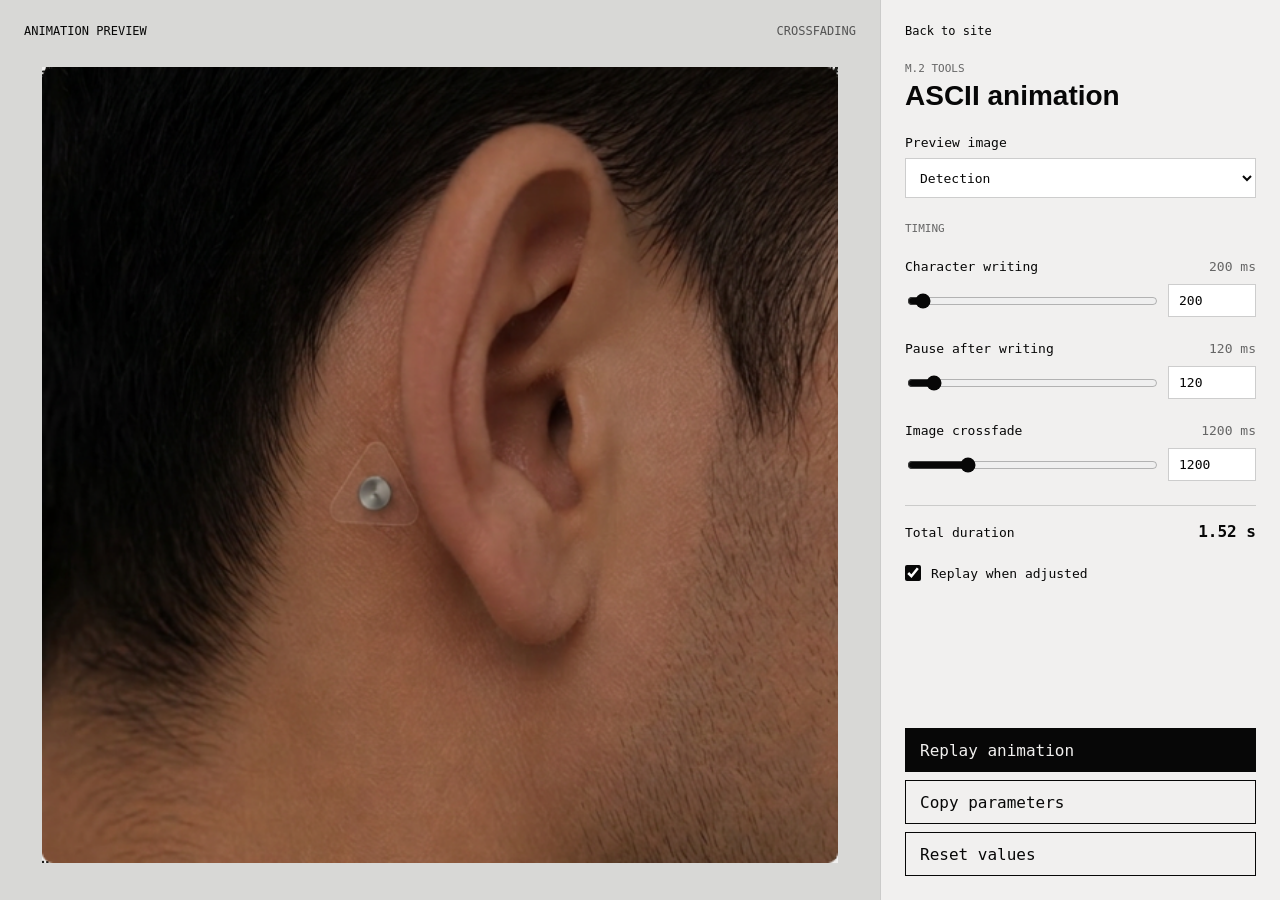
==== commit 2789cf48: "Apply approved ASCII animation timing" ====
--- a/animation-tuner.html
+++ b/animation-tuner.html
@@ -44,10 +44,10 @@
           <div class="animation-tuner__range" data-control="write">
             <div>
               <label for="write-duration">Character writing</label>
-              <output for="write-duration">500 ms</output>
+              <output for="write-duration">200 ms</output>
             </div>
-            <input id="write-duration" type="range" min="100" max="3000" step="50" value="500" />
-            <input id="write-duration-number" type="number" min="100" max="3000" step="50" value="500" aria-label="Character writing duration in milliseconds" />
+            <input id="write-duration" type="range" min="100" max="3000" step="50" value="200" />
+            <input id="write-duration-number" type="number" min="100" max="3000" step="50" value="200" aria-label="Character writing duration in milliseconds" />
           </div>
 
           <div class="animation-tuner__range" data-control="pause">
@@ -62,16 +62,16 @@
           <div class="animation-tuner__range" data-control="fade">
             <div>
               <label for="fade-duration">Image crossfade</label>
-              <output for="fade-duration">1400 ms</output>
+              <output for="fade-duration">1200 ms</output>
             </div>
-            <input id="fade-duration" type="range" min="100" max="5000" step="50" value="1400" />
-            <input id="fade-duration-number" type="number" min="100" max="5000" step="50" value="1400" aria-label="Image crossfade duration in milliseconds" />
+            <input id="fade-duration" type="range" min="100" max="5000" step="50" value="1200" />
+            <input id="fade-duration-number" type="number" min="100" max="5000" step="50" value="1200" aria-label="Image crossfade duration in milliseconds" />
           </div>
         </section>
 
         <div class="animation-tuner__summary">
           <span>Total duration</span>
-          <strong id="animation-total">2.02 s</strong>
+          <strong id="animation-total">1.52 s</strong>
         </div>
 
         <label class="animation-tuner__toggle">
--- a/styles.css
+++ b/styles.css
@@ -746,7 +746,7 @@
   height: 100%;
   opacity: 0;
   object-fit: cover;
-  transition: opacity 1400ms cubic-bezier(0.22, 1, 0.36, 1);
+  transition: opacity 1200ms cubic-bezier(0.22, 1, 0.36, 1);
 }
 
 .home-process__visual.has-character-reveal > img:first-child {
@@ -800,15 +800,35 @@
   grid-column: 3;
 }
 
+.home-memory-transition {
+  position: relative;
+  z-index: 2;
+  min-height: 200svh;
+  background: #070707;
+}
+
+.home-memory-transition__stage {
+  position: sticky;
+  top: 0;
+  height: 100svh;
+  overflow: hidden;
+  background: #070707;
+}
+
 .home-memory {
+  position: absolute;
+  inset: 0;
+  z-index: 1;
+  min-height: 100%;
   background: #070707;
   color: rgba(255, 255, 255, 0.5);
 }
 
 .home-memory .home-memory__inner {
-  align-items: center;
-  justify-content: flex-end;
-  padding: clamp(2.5rem, 4.2vw, 4.5rem) clamp(1.25rem, 3.7vw, 4rem);
+  align-items: flex-start;
+  justify-content: flex-start;
+  height: 100%;
+  padding: clamp(5rem, 7.06vw, 7.625rem) clamp(1.25rem, 3.7vw, 4rem);
 }
 
 .home-memory__text {
@@ -839,17 +859,20 @@
 }
 
 .home-system-index {
-  --home-system-image-cover: 1;
+  --home-system-image-offset: 50svh;
   --home-system-text-cover: 0;
-  position: relative;
+  position: absolute;
+  inset: 0;
   z-index: 2;
+  min-height: 0;
+  background: transparent;
   color: #070707;
-  min-height: 100svh;
-  background: transparent;
+  pointer-events: none;
 }
 
 .home-system-index__stage {
-  position: relative;
+  position: absolute;
+  inset: 0;
   display: grid;
   grid-template-columns: repeat(2, minmax(0, 1fr));
   height: 100svh;
@@ -857,12 +880,6 @@
   padding: 0;
   overflow: hidden;
   background: transparent;
-}
-
-.home-system-index.is-home-system-covering .home-system-index__stage {
-  position: fixed;
-  inset: 0;
-  z-index: 2;
 }
 
 .home-system-index__inner {
@@ -881,6 +898,7 @@
     background-color 220ms ease,
     color 220ms ease;
   will-change: transform;
+  pointer-events: auto;
 }
 
 .home-system-index__inner:hover,
@@ -1019,7 +1037,7 @@
 }
 
 .home-system-index__figure {
-  transform: translateY(calc((1 - var(--home-system-image-cover)) * 100%));
+  transform: translateY(var(--home-system-image-offset));
   height: 100svh;
   min-height: 0;
   margin: 0;
@@ -1112,9 +1130,10 @@
   white-space: nowrap;
   opacity: 0;
   visibility: hidden;
-}
-
-.home-remember.is-green-active .home-remember__label {
+  transition: opacity 140ms linear;
+}
+
+.home-remember__label.is-green-active {
   opacity: 1;
   visibility: visible;
 }
@@ -1494,9 +1513,9 @@
 }
 
 .company-principles__copy {
-  flex: 0 1 33.2rem;
+  flex: 0 0 auto;
   min-width: 0;
-  width: min(100%, 33.2rem);
+  width: max-content;
   margin: 0;
   padding-top: 0.3rem;
   font-family:
@@ -1507,9 +1526,9 @@
     monospace;
   font-size: clamp(1.125rem, 1.39vw, 1.5rem);
   font-weight: 500;
-  line-height: 1.17;
-  letter-spacing: 0.021em;
-  white-space: normal;
+  line-height: 1.1667;
+  letter-spacing: 0.020833em;
+  white-space: nowrap;
 }
 
 .company-vision {
@@ -1943,20 +1962,10 @@
 }
 
 .reveal--os.home-memory .reveal__inner.home-memory__inner {
-  align-items: center;
-  justify-content: flex-end;
-  padding: clamp(2rem, 2.3vw, 2.5rem) clamp(1.25rem, 3.7vw, 4rem)
-    clamp(2.5rem, 4.2vw, 4.5rem);
-  background: #070707;
-}
-
-.home-memory.is-home-memory-underlay .home-memory__inner {
-  position: fixed;
-  top: 0;
-  right: 0;
-  left: 0;
-  z-index: 1;
-  min-height: 100svh;
+  align-items: flex-start;
+  justify-content: flex-start;
+  height: 100%;
+  padding: clamp(5rem, 7.06vw, 7.625rem) clamp(1.25rem, 3.7vw, 4rem);
   background: #070707;
 }
 
@@ -5988,9 +5997,21 @@
     order: 3;
   }
 
+  .home-memory-transition {
+    min-height: auto;
+  }
+
+  .home-memory-transition__stage {
+    position: relative;
+    top: auto;
+    height: auto;
+    overflow: visible;
+  }
+
   .home-memory {
     min-height: auto;
     position: relative;
+    inset: auto;
   }
 
   .home-memory__text {
@@ -6003,12 +6024,6 @@
     padding: 5rem 1rem;
   }
 
-  .home-memory.is-home-memory-underlay .home-memory__inner {
-    position: relative;
-    inset: auto;
-    min-height: auto;
-  }
-
   .reveal--os.home-memory .reveal__text.home-memory__text {
     font-size: clamp(2rem, 10vw, 3rem);
     line-height: 1.16;
@@ -6016,6 +6031,8 @@
   }
 
   .home-system-index {
+    position: relative;
+    inset: auto;
     min-height: 100svh;
     margin-top: 0;
   }
@@ -6027,11 +6044,6 @@
     height: auto;
     min-height: 100svh;
     overflow: visible;
-  }
-
-  .home-system-index.is-home-system-covering .home-system-index__stage {
-    position: relative;
-    inset: auto;
   }
 
   .home-system-index__inner {
